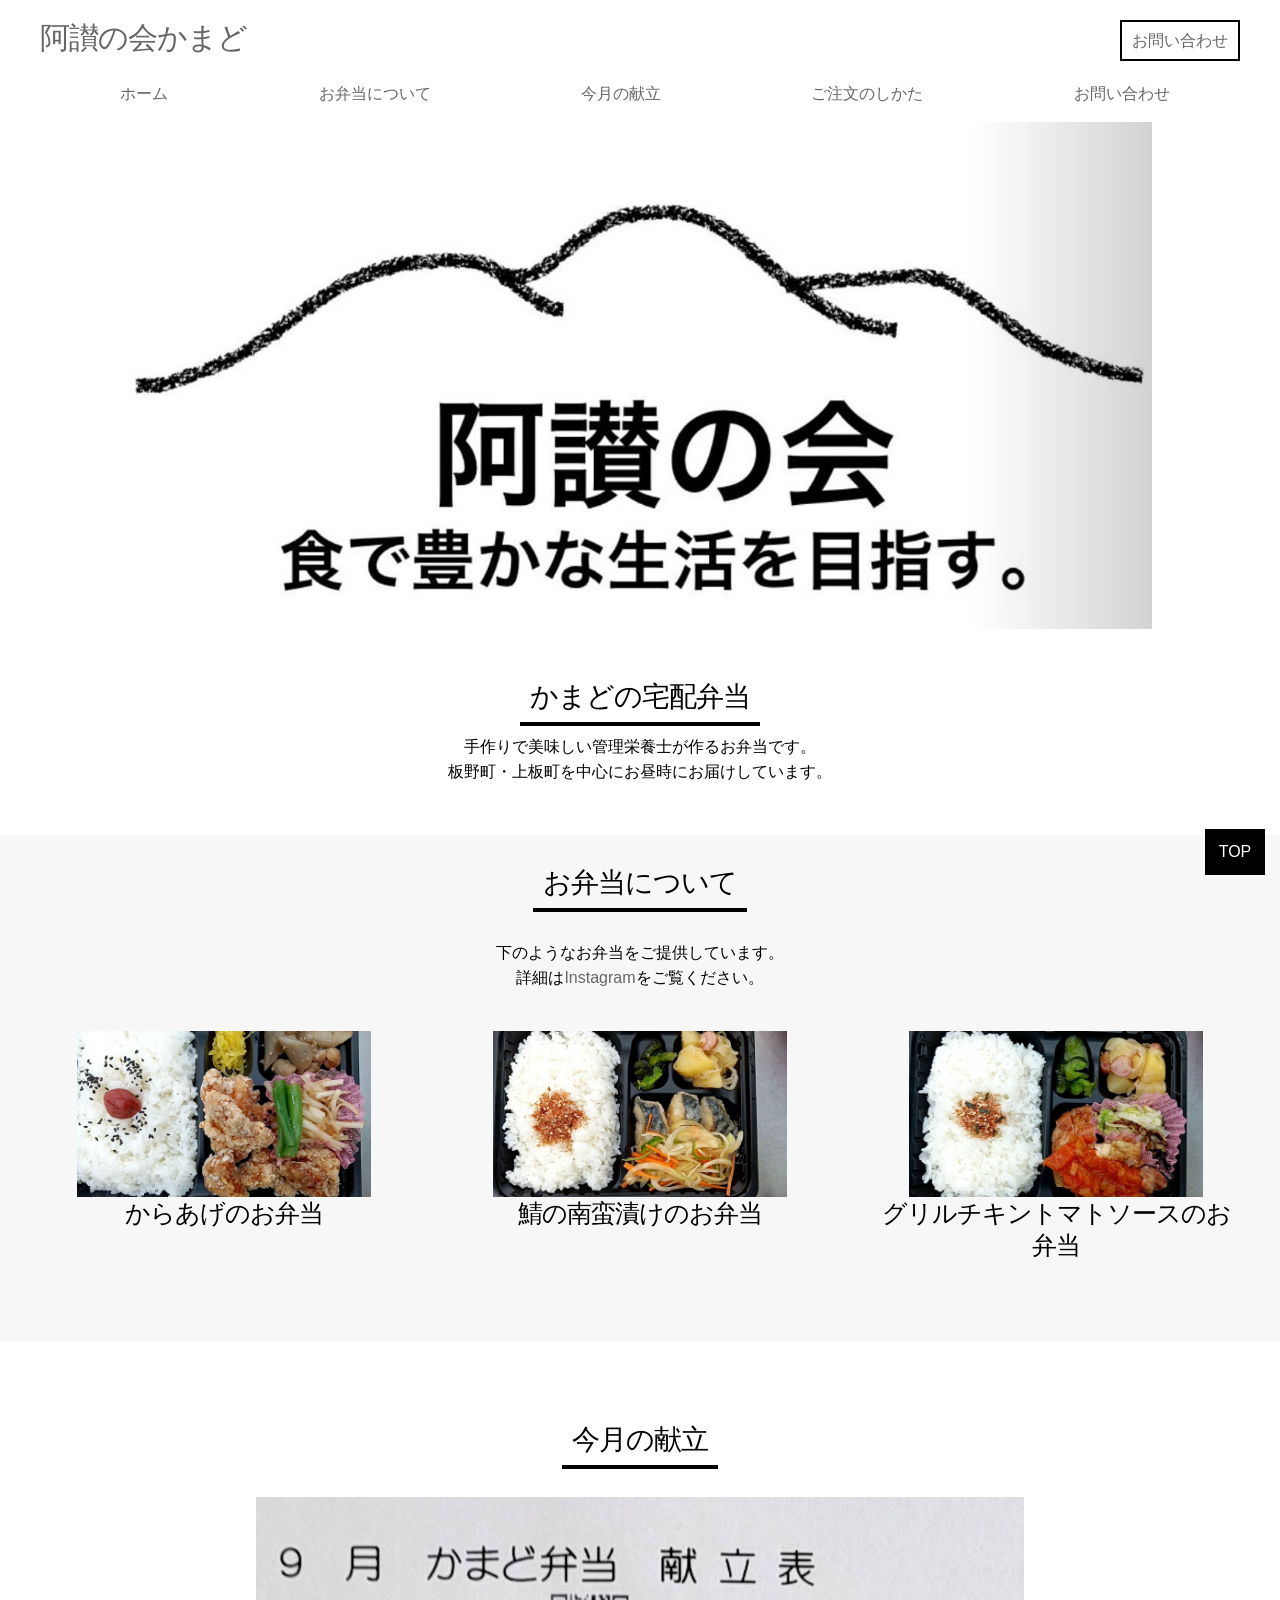
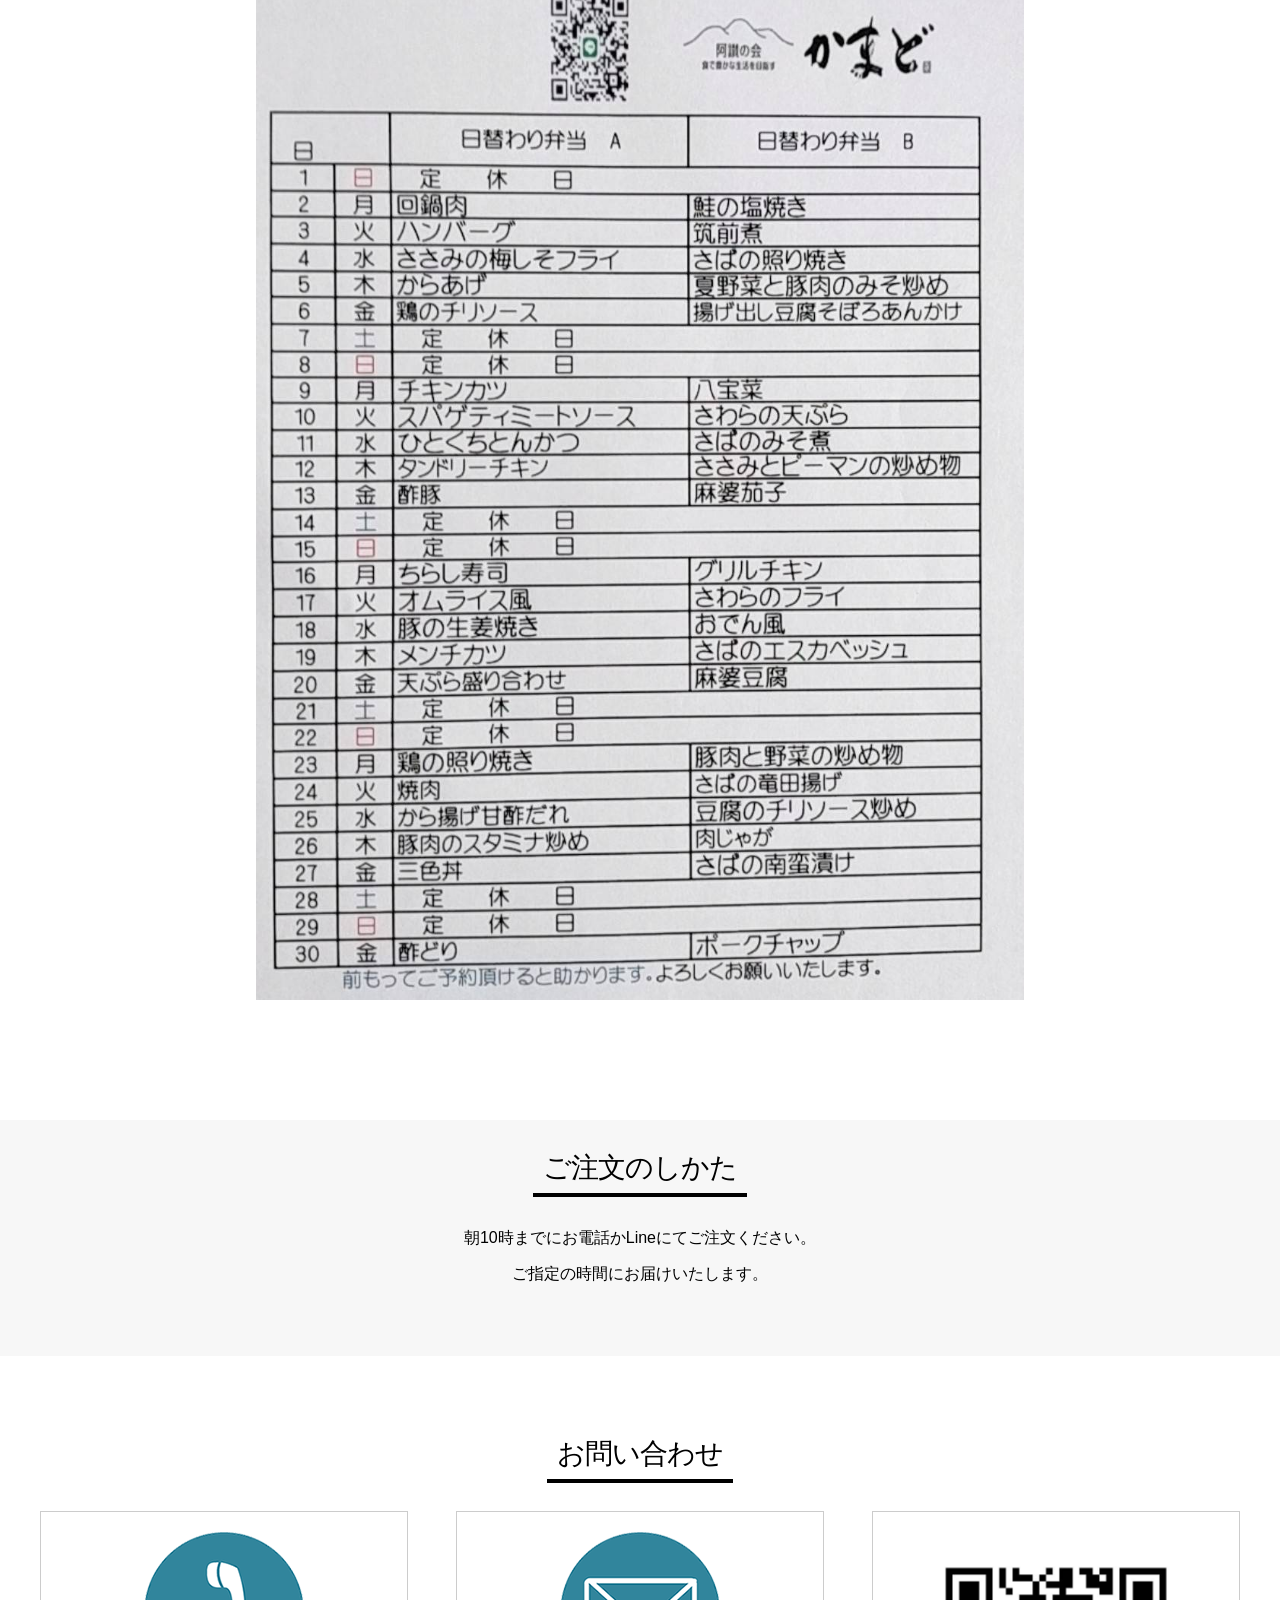
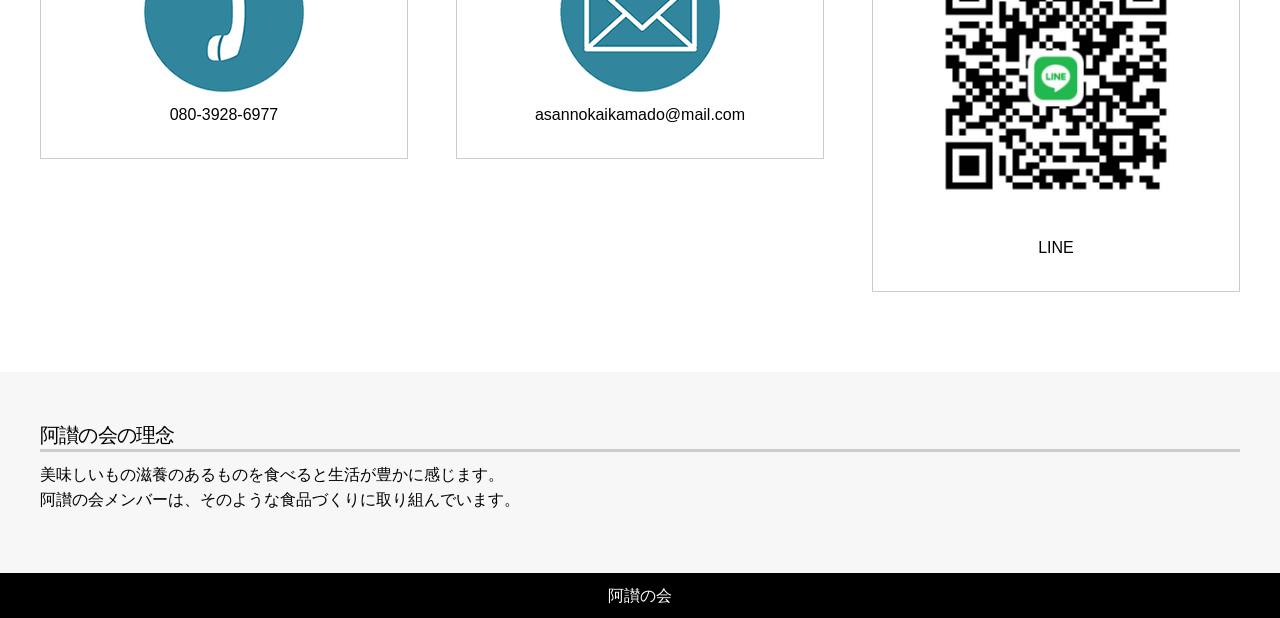
==== index.html @ 04058e2c "Initial Commit" ====
<!doctype html>
<html>
<head>
<meta charset="UTF-8">
<meta name="viewport" content="width=device-width, initial-scale=1">
    <title>阿讃の会かまど-上板町の宅配お弁当屋さん</title>
<meta name="keywords" content="お弁当,宅配,徳島県,徳島,板野,上板,阿讃の会,かまど,管理栄養士,手作り">
<meta name="description" content="徳島県板野郡の宅配手作り弁当を管理栄養士が提供している阿讃の会かまど">
<link rel="icon" type="image/png" href="img/favicon.png">
<link rel="stylesheet" media="all" href="css/ress.min.css" />
<link rel="stylesheet" media="all" href="css/style.css" />
<script src="js/jquery-3.6.0.min.js"></script>
<script src="js/style.js"></script>
	
<!-- Favicon -->
<link rel="icon" type="image/png" href="img/favicon.png">
    
</head>
<body>
<header>    
<div class="container">
<div class="row">
    <div class="col span-12 header">
        <h1><a href="">阿讃の会かまど</a></h1>
		<div class="header-box"><a href="#4"><span class="contact-button">お問い合わせ</span></a></div>
        </div>
    </div>
<div class="row">
    <div class="col span-12">
        <nav>
          <div id="open"></div>
          <div id="close"></div>   
            <div id="navi">
        <ul>
            <li><a href="index.html">ホーム</a></li>
            <li><a href="#1">お弁当について</a></li>
            <li><a href="#2">今月の献立</a></li>
            <li><a href="#3">ご注文のしかた</a></li>
            <!-- <li><a href="#4">お客様の声</a></li> -->
            <li><a href="#4">お問い合わせ</a></li>
         </ul>
             </div>
        </nav>
    
        </div>
    </div>
    </div>
</header>
    <div class="mainimg">
              <img src="img/阿讃の会.JPG" alt="メイン画像">  
        </div>
    <main>
        <div class="catch">
        <h2><span class="under">かまどの宅配弁当</span></h2>
        <p>手作りで美味しい管理栄養士が作るお弁当です。<br>板野町・上板町を中心にお昼時にお届けしています。</p>
        </div>
        
<section id="1" class="gray-back">
        <h2 class="center"><span class="under">お弁当について</span></h2>
        <p class="center">下のようなお弁当をご提供しています。<br>詳細は<a href="https://www.instagram.com/bentou20240306/" target="_blank" style="display:inline;">Instagram</a>をご覧ください。</p>
        <div class="container center">
<div class="row">
    <div class="col span-4">
		<img src="img/000_からあげ.JPG" alt="からあげ">
		<h3>からあげのお弁当</h3>
		<!-- <p>ボリュームたっぷり</p> -->
    </div>
    <div class="col span-4">
		<img src="img/010_鯖の南蛮漬け.JPG" alt="鯖の南蛮漬け">
		<h3>鯖の南蛮漬けのお弁当</h3>
		<!-- <p>ボリュームたっぷり</p> -->
    </div>
    <div class="col span-4">
		<img src="img/011_グリルチキントマトソース.JPG" alt="グリルチキントマトソース">
		<h3>グリルチキントマトソースのお弁当</h3>
		<!-- <p>ボリュームたっぷり</p> -->
    </div>
    </div>
	</div>
</section>
		
<section id="2">
        <h2 class="center"><span class="under">今月の献立</span></h2>
        <div>
          <img src="img/今月の献立.JPG" alt="今月の献立" style="display: block; margin: auto; width: 60%">  
        </div>
<div class="container center">

</section>
		
<section id="3" class="gray-back">
        <h2 class="center"><span class="under">ご注文のしかた</span></h2>
<div class="container">
<div class="center">
    <p>朝10時までにお電話かLineにてご注文ください。</p>
    <p>ご指定の時間にお届けいたします。</p>
</section>
		
<!-- <section id="4">
        <h2 class="center"><span class="under">お客様の声</span></h2>
<div class="container">
  <div class="row">
    <div class="col span-4">
		<img src="img/staff.jpg" alt="お客様の声１">
		<h3>女性のお客様</h3>
		<p>手作りで健康によいお弁当でありがたいです</p>
    </div>
    <div class="col span-4">
		<img src="img/staff.jpg" alt="スタッフ">
		<h3>働き盛りの男性のお客様</h3>
		<p>＋100円で大盛りにできるのでボリュームが多いのが嬉しいです</p>
    </div>
    <div class="col span-4">
		<img src="img/staff.jpg" alt="スタッフ">
		<h3>給食として注文してくださっている会社様</h3>
		<p>毎日、注文通りの数を届けてくださり助かっています</p>
    </div>
    </div>
	</div>
</section> -->
		
<section id="4">
        <h2 class="center"><span class="under">お問い合わせ</span></h2>
<div class="container">
<div class="row">
    <div class="col span-4">
		<div class="contact-box">
		<p><img src="img/tel.png" alt="電話"></p>
		<p>080-3928-6977</p>
		</div>
    </div>
	<div class="col span-4">
		<div class="contact-box">
		<p><img src="img/mail.png" alt="Eメール"></p>
		<p>asannokaikamado@mail.com</p>
		</div>
    </div>
  <div class="col span-4">
    <div class="contact-box">
    <p><img src="img/LINE_QR_IMAGE.JPG" alt="LINE"></p>
    <p>LINE</p>
    </div>
    </div>
    </div>	

	</div>
</section>
        
    </main>
    <footer>
<div class="container">
<div class="row">
    <div class="col span-12">
        <h4>阿讃の会の理念
        </h4>
        <p>美味しいもの滋養のあるものを食べると生活が豊かに感じます。<br>阿讃の会メンバーは、そのような食品づくりに取り組んでいます。</p>
    </div>
    <!-- <div class="col span-4">
        <h4>フッター2</h4>
        <p>ここにSNSやテキストなどが入ります。SNSやテキストなどが入ります。</p>
    </div> -->
    <!-- <div class="col span-4">
        <h4>フッター3</h4>
        <p>ここにSNSやテキストなどが入ります。SNSやテキストなどが入ります。</p>
    </div> -->
        </div>
</div>
    </footer>
    <div class="copyright">
    <a href="#">阿讃の会</a> 
        </div>
    <p id="pagetop"><a href="#">TOP</a></p>
</body>
</html>
---- css/ress.min.css ----
/*!
 * ress.css • v1.2.2
 * MIT License
 * github.com/filipelinhares/ress
 */html{box-sizing:border-box;overflow-y:scroll;-webkit-text-size-adjust:100%}*,:after,:before{background-repeat:no-repeat;box-sizing:inherit}:after,:before{text-decoration:inherit;vertical-align:inherit}*{padding:0;margin:0}audio:not([controls]){display:none;height:0}hr{overflow:visible}article,aside,details,figcaption,figure,footer,header,main,menu,nav,section,summary{display:block}summary{display:list-item}small{font-size:80%}[hidden],template{display:none}abbr[title]{border-bottom:1px dotted;text-decoration:none}a{background-color:transparent;-webkit-text-decoration-skip:objects}a:active,a:hover{outline-width:0}code,kbd,pre,samp{font-family:monospace,monospace}b,strong{font-weight:bolder}dfn{font-style:italic}mark{background-color:#ff0;color:#000}sub,sup{font-size:75%;line-height:0;position:relative;vertical-align:baseline}sub{bottom:-.25em}sup{top:-.5em}input{border-radius:0}[role=button],[type=button],[type=reset],[type=submit],button{cursor:pointer}[disabled]{cursor:default}[type=number]{width:auto}[type=search]{-webkit-appearance:textfield}[type=search]::-webkit-search-cancel-button,[type=search]::-webkit-search-decoration{-webkit-appearance:none}textarea{overflow:auto;resize:vertical}button,input,optgroup,select,textarea{font:inherit}optgroup{font-weight:700}button{overflow:visible}[type=button]::-moz-focus-inner,[type=reset]::-moz-focus-inner,[type=submit]::-moz-focus-inner,button::-moz-focus-inner{border-style:0;padding:0}[type=button]::-moz-focus-inner,[type=reset]::-moz-focus-inner,[type=submit]::-moz-focus-inner,button:-moz-focusring{outline:1px dotted ButtonText}[type=reset],[type=submit],button,html [type=button]{-webkit-appearance:button}button,select{text-transform:none}button,input,select,textarea{background-color:transparent;border-style:none;color:inherit}select{-moz-appearance:none;-webkit-appearance:none}select::-ms-expand{display:none}select::-ms-value{color:currentColor}legend{border:0;color:inherit;display:table;max-width:100%;white-space:normal}::-webkit-file-upload-button{-webkit-appearance:button;font:inherit}[type=search]{-webkit-appearance:textfield;outline-offset:-2px}img{border-style:none}progress{vertical-align:baseline}svg:not(:root){overflow:hidden}audio,canvas,progress,video{display:inline-block}@media screen{[hidden~=screen]{display:inherit}[hidden~=screen]:not(:active):not(:focus):not(:target){position:absolute!important;clip:rect(0 0 0 0)!important}}[aria-busy=true]{cursor:progress}[aria-controls]{cursor:pointer}[aria-disabled]{cursor:default}::-moz-selection{background-color:#b3d4fc;color:#000;text-shadow:none}::selection{background-color:#b3d4fc;color:#000;text-shadow:none}
---- css/style.css ----
@charset "UTF-8";
@import url("grid.css");

:root { /* 色変更される場合は、#以降のカラーコードを変更してください IE非対応 */
    --base-color: #000;
    --link-color: #666;
    --linkhover-color: #999;
    --back-color: #f7f7f7;
    --border-color: #ccc;
    --white-color: #fff;
}

img {
	max-width:80%;
	height: auto;/*高さ自動*/
    display: block; margin: auto;
}
a {
    display:block;
    color: var(--link-color);
    text-decoration-line: none;
}

a:hover { 
    color: var(--linkhover-color);
}

/*ヘッダー
-------------------------------------*/
.header {
	display: flex;
    flex-direction: row;
    padding: 2rem 0 0 0;
}
.header-box {
	margin-left: auto;
	margin-top: 8px;
}
.contact-button {
	padding: 1rem;
	border: 2px solid var(--base-color);
}
nav ul {
	display: flex;
    flex-direction: row;
    justify-content: space-around;
    list-style: none;
	margin: 1rem 0 0 0;
}
nav li {
	flex: 1 0 auto;
}
nav li a {
    text-decoration: none;
    text-align: center;
    width: 100%;
}
nav a:hover {
    background-color: var(--back-color);   
}
nav a {
    padding: 0.5rem;
}

@media screen and (min-width: 768px){
/* PC時はMENUボタンを非表示 */
#open,#close {
    display: none !important;
}

#navi {
    display: block !important;
}
}

@media screen and (max-width: 768px){
.header {
	flex-direction: column;
    margin-bottom: 10px;
}
.header #open,#close  {
    position: absolute;
    top: 20px;
    right: 12px;
}
nav ul {
	flex-direction: column;
}
.header li {
	padding-top: 0;
}
/* スマホ時はMENUボタンを表示 */
#open {
    display: block;
    background: url(../img/button.png);
    background-repeat: no-repeat;
    background-size: contain;
    width: 50px;
    height: 50px;
    border: none;
    position: absolute;
    top: 20px;
    right: 12px;
}
#close  {
    display: block;
    background: url(../img/button2.png);
    background-repeat: no-repeat;
    background-size: contain;
    width: 50px;
    height: 50px;
    border: none;
    position: absolute;
    top: 20px;
    right: 12px;
}
/* スマホ時はメニューを非表示 */
#navi {
    display: none;
}
}
    
/*メイン画像
-------------------------------------*/
.mainimg img {
    width: 100vw;
}

/*メインコンテンツ
-------------------------------------*/
main {
    margin: 5rem 0 0 0;
}
section {
	margin: 5rem 0;
	padding: 3rem 0;
}
.gray-back {
	background-color: var(--back-color);
}

/*キャッチコピー
-------------------------------------*/
.catch {
    text-align: center;
}
.catch h2 {
    padding-bottom: 1rem;
}
.under {
    border-bottom: 0.4rem solid var(--base-color);
    padding:0 1rem 1rem 1rem;
}
.center {
	text-align: center;
	margin-bottom: 4rem;
}

/*申し込みの流れ
-------------------------------------*/
.flow.row {
	margin-bottom: 3rem;
}

/*フッター
-------------------------------------*/
footer {
    background-color: var(--back-color); 
    padding: 5rem 0;
}
footer h4 {
    border-bottom: 3px solid var(--border-color);
}

/*お問い合わせ
-------------------------------------*/
.contact-box {
	border: 1px solid var(--border-color);
	text-align: center;
	padding: 2rem 0;
}
.table {
	margin: 4rem 0;
}
.table th {
	width: 250px;
}

/*コピーライト
-------------------------------------*/
.copyright {
    text-align: center;
    padding: 1rem 0;
    background-color: var(--base-color);
}
.copyright a {
    color: var(--white-color);
    text-decoration: none;
	display: inline;
}

/*ページトップへ戻るボタン
-------------------------------------*/
#pagetop {
    position: fixed;
    bottom: 15px;
    right: 15px;
}
#pagetop a {
    display: block;
    background-color: var(--base-color);
    color: var(--white-color);
    width: 50px;
    padding: 10px 5px;
    text-align: center;
}
#pagetop a:hover {
    background-color: var(--link-color);
}

/* 幅768px以下の表示
-------------------------------------*/
@media screen and (max-width: 768px){
	
/*ヘッダー
-------------------------------------*/
.header-box {
	display: none;
}	
/*お問い合わせ
-------------------------------------*/
.table th {
	width: 100%;
	display: block;
}	
.table td {
	display: block;
}
}
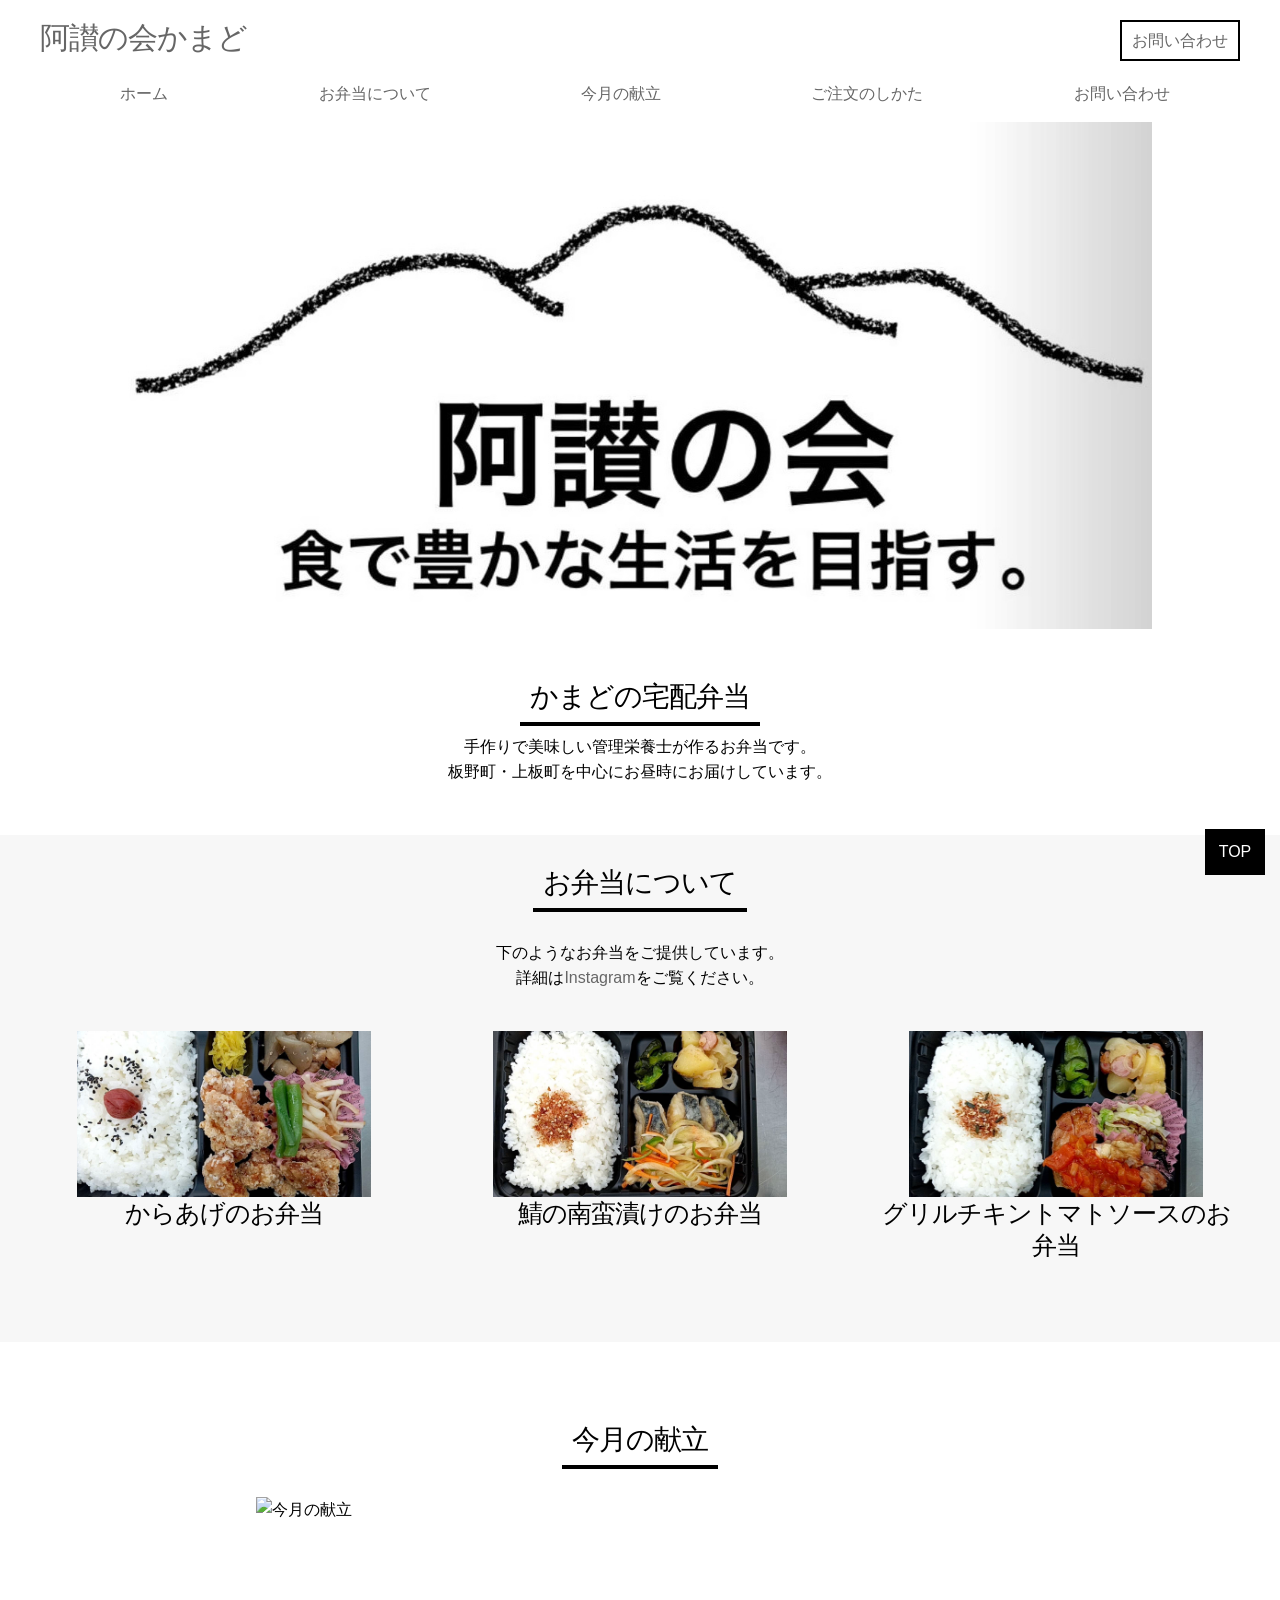
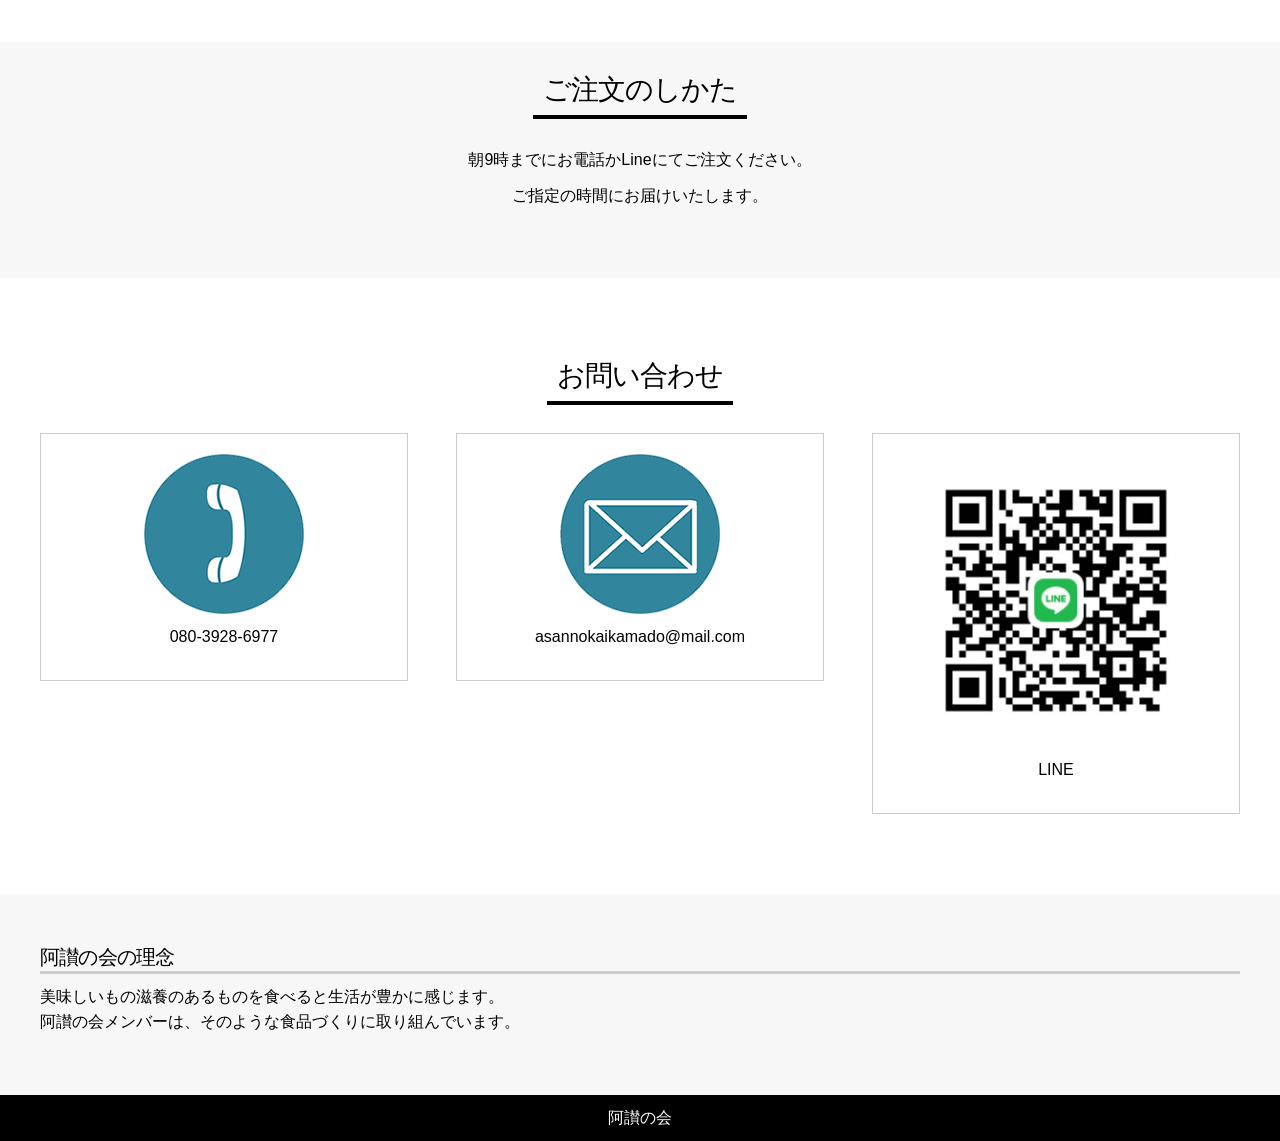
==== commit 5169cbb8: "Added Google search console setting" ====
--- a/index.html
+++ b/index.html
@@ -14,7 +14,7 @@
 	
 <!-- Favicon -->
 <link rel="icon" type="image/png" href="img/favicon.png">
-    
+<meta name="google-site-verification" content="b7uq7zK6_5wM0UX1NkYNZeCyqYUypd5nLfIpq1J4X_s" />
 </head>
 <body>
 <header>    
@@ -82,7 +82,7 @@
 <section id="2">
         <h2 class="center"><span class="under">今月の献立</span></h2>
         <div>
-          <img src="img/今月の献立.JPG" alt="今月の献立" style="display: block; margin: auto; width: 60%">  
+          <img src="img/今月の献立.jpg" alt="今月の献立" style="display: block; margin: auto; width: 60%">  
         </div>
 <div class="container center">
 
@@ -92,7 +92,7 @@
         <h2 class="center"><span class="under">ご注文のしかた</span></h2>
 <div class="container">
 <div class="center">
-    <p>朝10時までにお電話かLineにてご注文ください。</p>
+    <p>朝9時までにお電話かLineにてご注文ください。</p>
     <p>ご指定の時間にお届けいたします。</p>
 </section>
 		
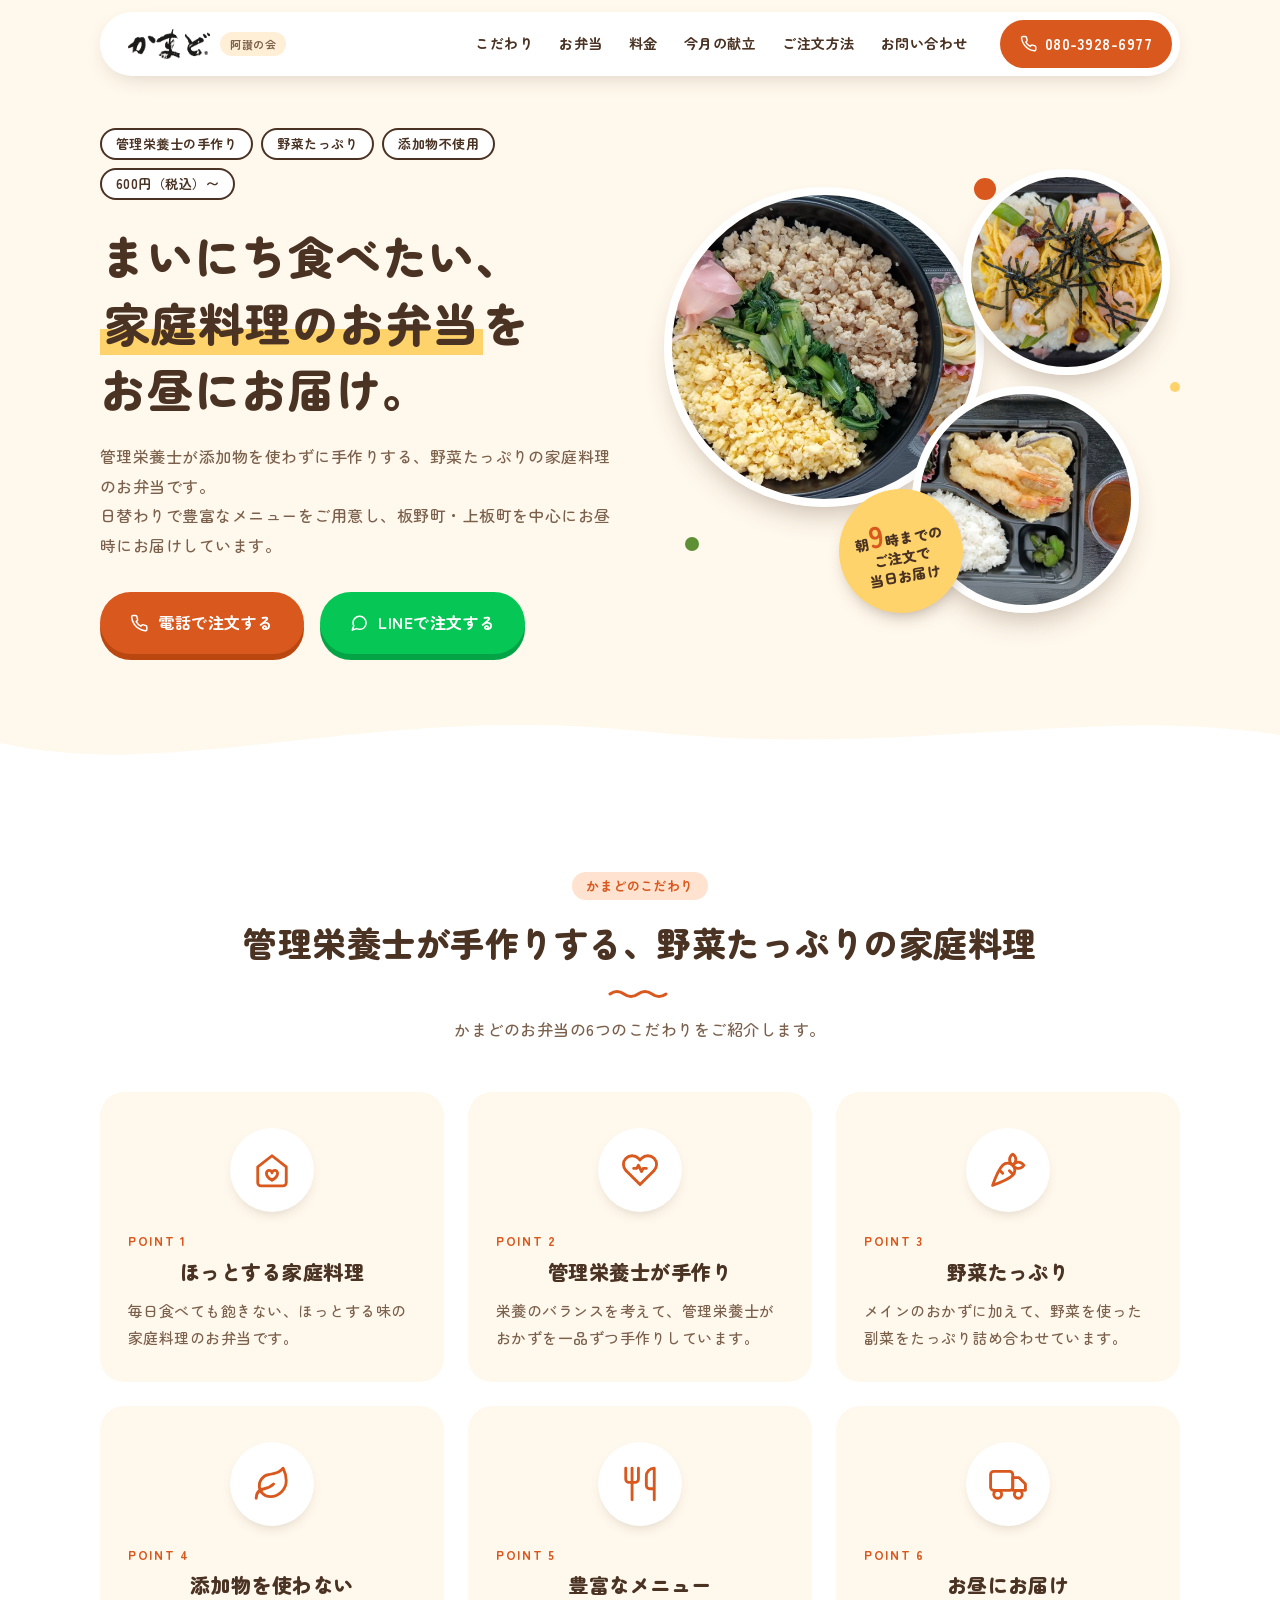
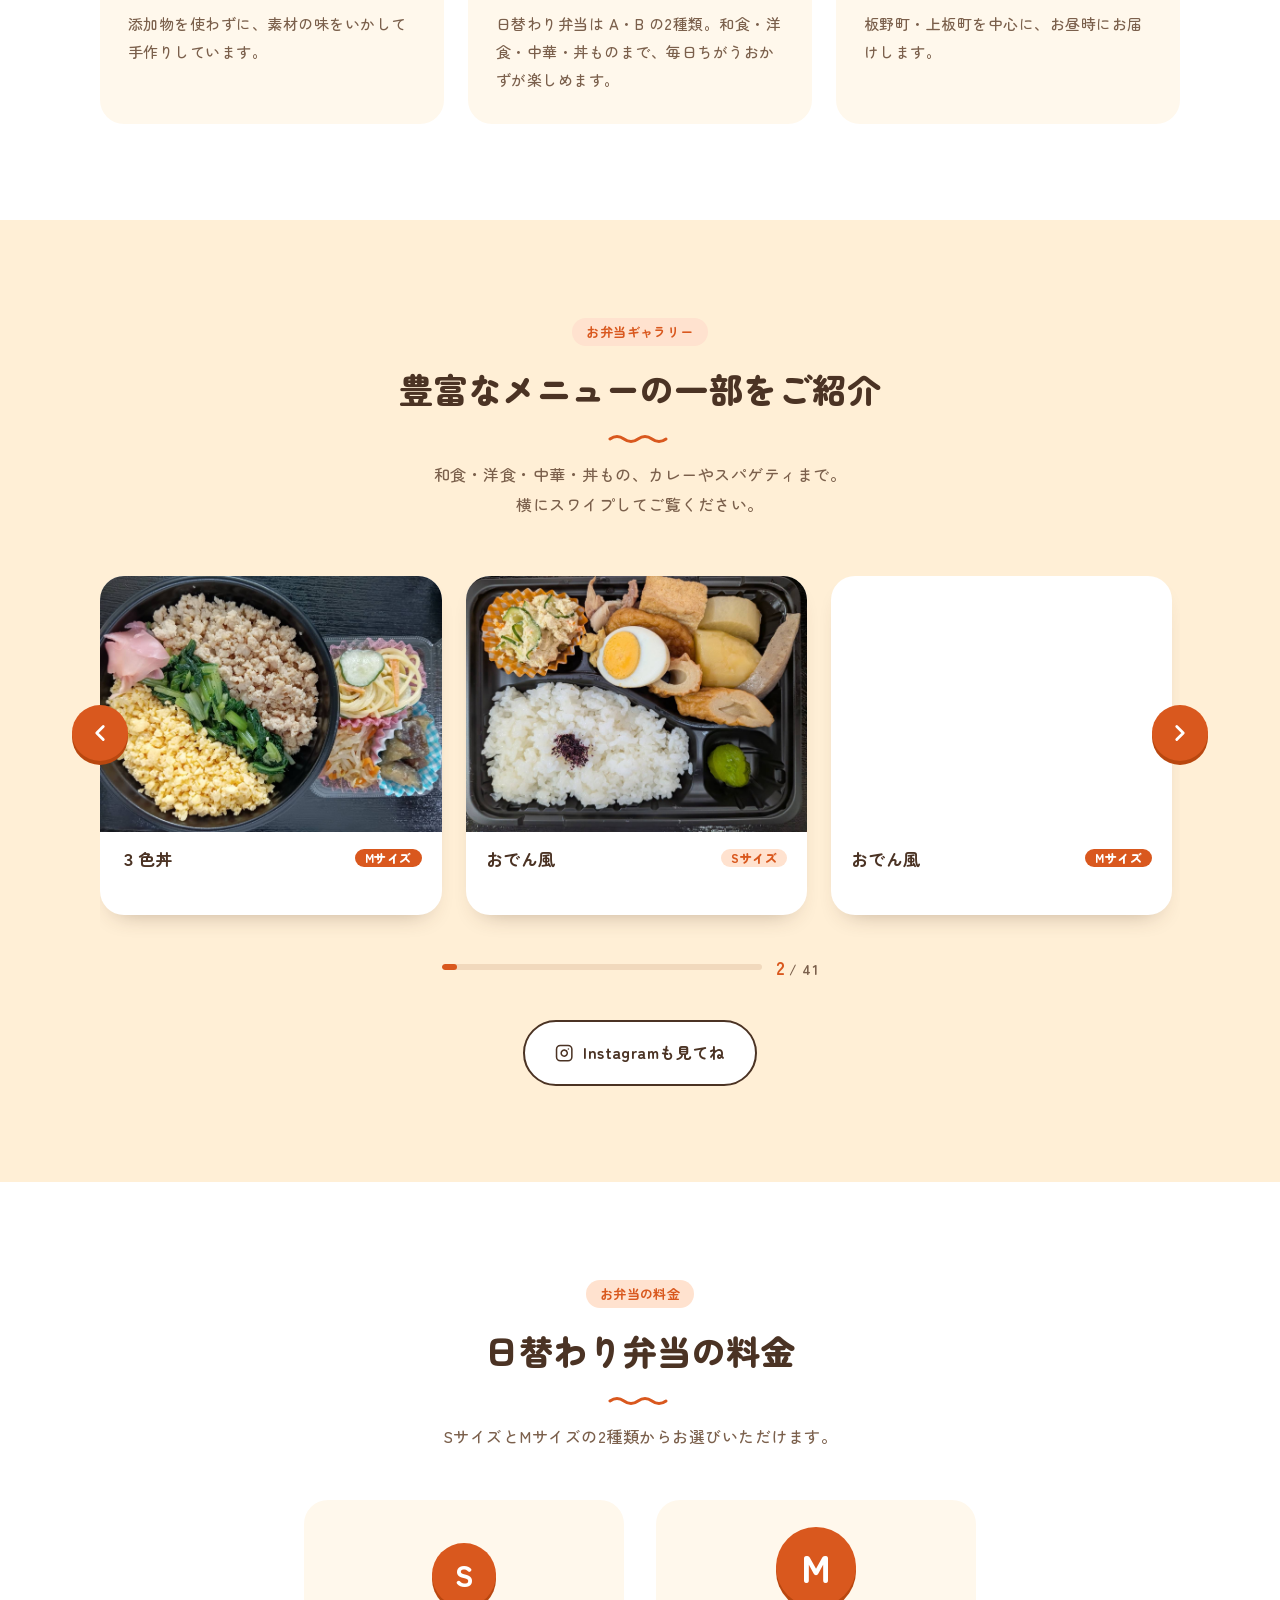
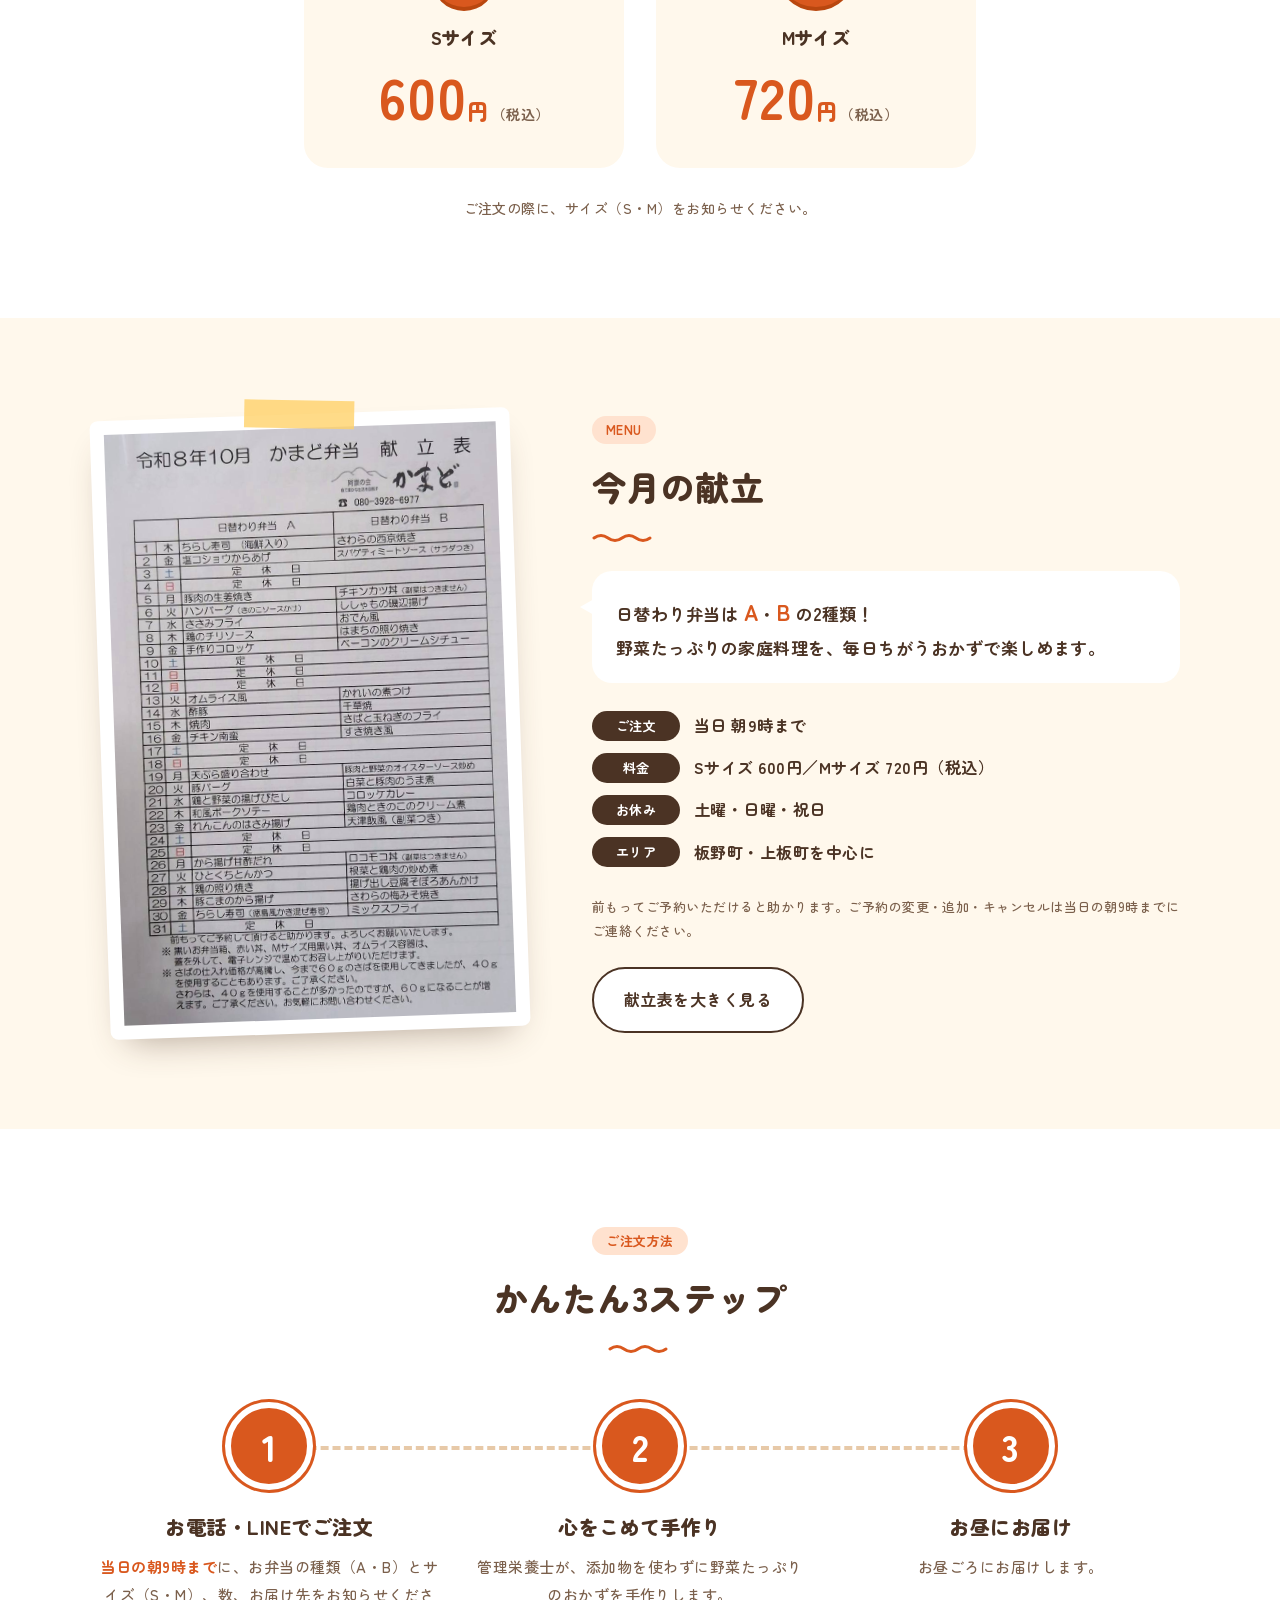
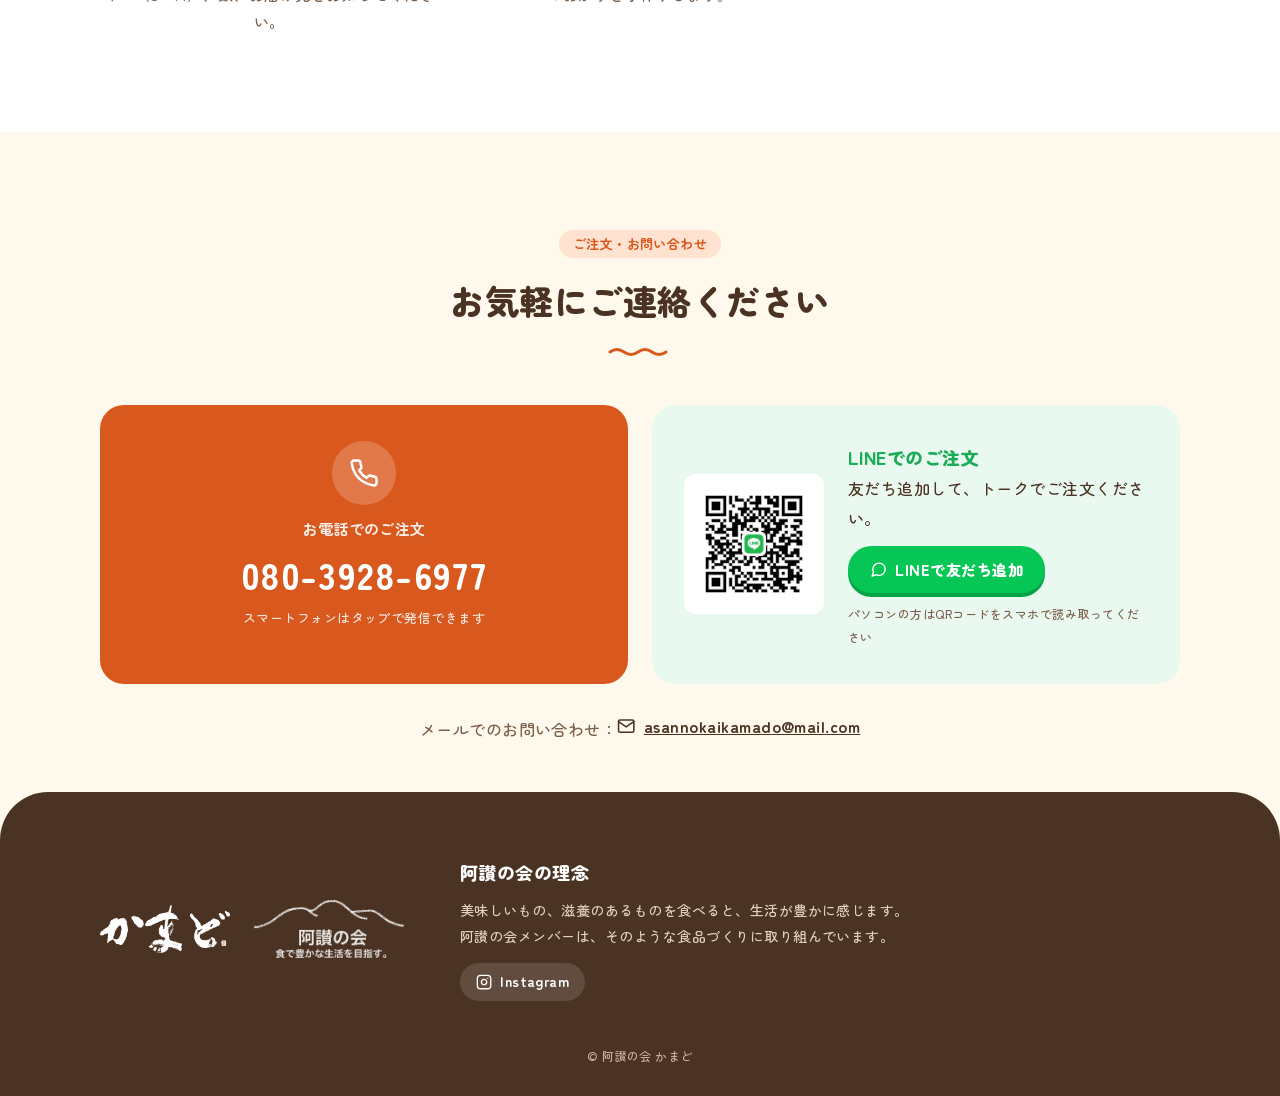
==== commit 3278c492: "feat(site): renew top page with bento carousel Redesign the top page with a warm, mobile-first layou" ====
--- a/index.html
+++ b/index.html
@@ -1,174 +1,479 @@
 <!doctype html>
-<html>
+<html lang="ja">
 <head>
 <meta charset="UTF-8">
 <meta name="viewport" content="width=device-width, initial-scale=1">
-    <title>阿讃の会かまど-上板町の宅配お弁当屋さん</title>
-<meta name="keywords" content="お弁当,宅配,徳島県,徳島,板野,上板,阿讃の会,かまど,管理栄養士,手作り">
-<meta name="description" content="徳島県板野郡の宅配手作り弁当を管理栄養士が提供している阿讃の会かまど">
-<link rel="icon" type="image/png" href="img/favicon.png">
-<link rel="stylesheet" media="all" href="css/ress.min.css" />
-<link rel="stylesheet" media="all" href="css/style.css" />
-<script src="js/jquery-3.6.0.min.js"></script>
-<script src="js/style.js"></script>
-	
-<!-- Favicon -->
-<link rel="icon" type="image/png" href="img/favicon.png">
+<title>阿讃の会かまど｜上板町の宅配弁当・管理栄養士が手作りする野菜たっぷりの家庭料理</title>
+<meta name="description" content="徳島県上板町の宅配弁当「阿讃の会かまど」。管理栄養士が添加物を使わずに手作りする、野菜たっぷりの家庭料理のお弁当です。日替わり2種類で、和食・洋食・中華・丼ものと豊富なメニュー。板野町・上板町を中心にお昼時にお届けします。Sサイズ600円・Mサイズ720円（税込）。">
+<meta name="keywords" content="宅配弁当,日替わり弁当,お弁当,家庭料理,管理栄養士,手作り,野菜たっぷり,添加物不使用,豊富なメニュー,上板町,板野町,板野郡,徳島県,阿讃の会,かまど">
 <meta name="google-site-verification" content="b7uq7zK6_5wM0UX1NkYNZeCyqYUypd5nLfIpq1J4X_s" />
+<link rel="canonical" href="https://asannokaikamado.github.io/">
+<meta name="theme-color" content="#fff8ec">
+<link rel="icon" type="image/png" href="img/logo/favicon.png">
+<link rel="apple-touch-icon" href="img/logo/favicon.png">
+
+<!-- LINE・Facebook・X などでURLを共有したときの表示 -->
+<meta property="og:type" content="website">
+<meta property="og:site_name" content="阿讃の会 かまど">
+<meta property="og:title" content="阿讃の会かまど｜上板町の宅配弁当・管理栄養士が手作りする家庭料理">
+<meta property="og:description" content="管理栄養士が添加物を使わずに手作りする、野菜たっぷりの家庭料理のお弁当。日替わりで豊富なメニューをご用意し、板野町・上板町を中心にお昼時にお届けします。">
+<meta property="og:url" content="https://asannokaikamado.github.io/">
+<meta property="og:image" content="https://asannokaikamado.github.io/img/sns/ogp.jpg">
+<meta property="og:image:width" content="1200">
+<meta property="og:image:height" content="630">
+<meta property="og:image:alt" content="かまどの三色丼のお弁当と野菜の副菜">
+<meta property="og:locale" content="ja_JP">
+<meta name="twitter:card" content="summary_large_image">
+
+<!-- 検索エンジン向けのお店の情報（構造化データ） -->
+<script type="application/ld+json">
+{
+  "@context": "https://schema.org",
+  "@type": "FoodEstablishment",
+  "name": "阿讃の会 かまど",
+  "alternateName": "かまど弁当",
+  "slogan": "食で豊かな生活を目指す。",
+  "description": "管理栄養士が添加物を使わずに手作りする、野菜たっぷりの家庭料理の宅配弁当。日替わり2種類で、和食・洋食・中華・丼ものと豊富なメニューをご用意しています。板野町・上板町を中心にお昼時にお届けします。",
+  "keywords": "宅配弁当, 日替わり弁当, 家庭料理, 管理栄養士, 手作り, 野菜たっぷり, 添加物不使用, 豊富なメニュー",
+  "url": "https://asannokaikamado.github.io/",
+  "logo": "https://asannokaikamado.github.io/img/logo/kamado-logo.png",
+  "image": "https://asannokaikamado.github.io/img/sns/ogp.jpg",
+  "telephone": "+81-80-3928-6977",
+  "email": "asannokaikamado@mail.com",
+  "address": {
+    "@type": "PostalAddress",
+    "addressCountry": "JP",
+    "addressRegion": "徳島県",
+    "addressLocality": "板野郡上板町"
+  },
+  "areaServed": ["徳島県板野郡上板町", "徳島県板野郡板野町"],
+  "servesCuisine": ["家庭料理", "和食", "洋食", "中華", "丼もの"],
+  "priceRange": "¥600〜¥720（税込）",
+  "hasMenu": {
+    "@type": "Menu",
+    "name": "日替わり弁当",
+    "description": "日替わり弁当A・Bの2種類。毎月の献立は献立表でご確認いただけます。",
+    "url": "https://asannokaikamado.github.io/#menu",
+    "hasMenuItem": [
+      {
+        "@type": "MenuItem",
+        "name": "日替わり弁当 Sサイズ",
+        "offers": {
+          "@type": "Offer",
+          "price": "600",
+          "priceCurrency": "JPY",
+          "priceSpecification": { "@type": "PriceSpecification", "price": "600", "priceCurrency": "JPY", "valueAddedTaxIncluded": true }
+        }
+      },
+      {
+        "@type": "MenuItem",
+        "name": "日替わり弁当 Mサイズ",
+        "offers": {
+          "@type": "Offer",
+          "price": "720",
+          "priceCurrency": "JPY",
+          "priceSpecification": { "@type": "PriceSpecification", "price": "720", "priceCurrency": "JPY", "valueAddedTaxIncluded": true }
+        }
+      }
+    ]
+  },
+  "sameAs": ["https://www.instagram.com/bentou20240306/", "https://line.me/ti/p/5j0fuFjNNn"]
+}
+</script>
+<link rel="preconnect" href="https://fonts.googleapis.com">
+<link rel="preconnect" href="https://fonts.gstatic.com" crossorigin>
+<link href="https://fonts.googleapis.com/css2?family=Zen+Maru+Gothic:wght@500;700;900&display=swap" rel="stylesheet">
+<link rel="stylesheet" href="css/style.css">
+<script src="js/main.js" defer></script>
 </head>
-<body>
-<header>    
-<div class="container">
-<div class="row">
-    <div class="col span-12 header">
-        <h1><a href="">阿讃の会かまど</a></h1>
-		<div class="header-box"><a href="#4"><span class="contact-button">お問い合わせ</span></a></div>
+<body id="top">
+<svg width="0" height="0" style="position:absolute" aria-hidden="true">
+  <symbol id="i-phone" viewBox="0 0 24 24" fill="none" stroke="currentColor" stroke-width="2" stroke-linecap="round" stroke-linejoin="round"><path d="M22 16.92v3a2 2 0 0 1-2.18 2 19.79 19.79 0 0 1-8.63-3.07 19.5 19.5 0 0 1-6-6 19.79 19.79 0 0 1-3.07-8.67A2 2 0 0 1 4.11 2h3a2 2 0 0 1 2 1.72c.13.96.36 1.9.7 2.81a2 2 0 0 1-.45 2.11L8.09 9.91a16 16 0 0 0 6 6l1.27-1.27a2 2 0 0 1 2.11-.45c.91.34 1.85.57 2.81.7A2 2 0 0 1 22 16.92z"/></symbol>
+  <symbol id="i-chat" viewBox="0 0 24 24" fill="none" stroke="currentColor" stroke-width="2" stroke-linecap="round" stroke-linejoin="round"><path d="M21 11.5a8.38 8.38 0 0 1-.9 3.8 8.5 8.5 0 0 1-7.6 4.7 8.38 8.38 0 0 1-3.8-.9L3 21l1.9-5.7a8.38 8.38 0 0 1-.9-3.8 8.5 8.5 0 0 1 4.7-7.6 8.38 8.38 0 0 1 3.8-.9h.5a8.48 8.48 0 0 1 8 8v.5z"/></symbol>
+  <symbol id="i-mail" viewBox="0 0 24 24" fill="none" stroke="currentColor" stroke-width="2" stroke-linecap="round" stroke-linejoin="round"><path d="M4 4h16c1.1 0 2 .9 2 2v12c0 1.1-.9 2-2 2H4c-1.1 0-2-.9-2-2V6c0-1.1.9-2 2-2z"/><polyline points="22,6 12,13 2,6"/></symbol>
+  <symbol id="i-left" viewBox="0 0 24 24" fill="none" stroke="currentColor" stroke-width="2.6" stroke-linecap="round" stroke-linejoin="round"><polyline points="15 18 9 12 15 6"/></symbol>
+  <symbol id="i-right" viewBox="0 0 24 24" fill="none" stroke="currentColor" stroke-width="2.6" stroke-linecap="round" stroke-linejoin="round"><polyline points="9 18 15 12 9 6"/></symbol>
+  <symbol id="i-menu" viewBox="0 0 24 24" fill="none" stroke="currentColor" stroke-width="2.2" stroke-linecap="round"><line x1="4" y1="7" x2="20" y2="7"/><line x1="4" y1="12" x2="20" y2="12"/><line x1="4" y1="17" x2="20" y2="17"/></symbol>
+  <symbol id="i-heart" viewBox="0 0 24 24" fill="none" stroke="currentColor" stroke-width="1.8" stroke-linecap="round" stroke-linejoin="round"><path d="M20.84 4.61a5.5 5.5 0 0 0-7.78 0L12 5.67l-1.06-1.06a5.5 5.5 0 0 0-7.78 7.78l1.06 1.06L12 21.23l7.78-7.78 1.06-1.06a5.5 5.5 0 0 0 0-7.78z"/><path d="M8 11h2l1-2 2 4 1-2h2"/></symbol>
+  <symbol id="i-leaf" viewBox="0 0 24 24" fill="none" stroke="currentColor" stroke-width="1.8" stroke-linecap="round" stroke-linejoin="round"><path d="M11 20A7 7 0 0 1 9.8 6.1C15.5 5 17 4.48 19 2c1 2 2 4.18 2 8 0 5.5-4.78 10-10 10Z"/><path d="M2 21c0-3 1.85-5.36 5.08-6C9.5 14.52 12 13 13 12"/></symbol>
+  <symbol id="i-home" viewBox="0 0 24 24" fill="none" stroke="currentColor" stroke-width="1.8" stroke-linecap="round" stroke-linejoin="round"><path d="m3 10 9-7 9 7v10a2 2 0 0 1-2 2H5a2 2 0 0 1-2-2z"/><path d="M12 18.5s-3.5-2-3.5-4.25a1.75 1.75 0 0 1 3.5-.5 1.75 1.75 0 0 1 3.5.5c0 2.25-3.5 4.25-3.5 4.25z"/></symbol>
+  <symbol id="i-carrot" viewBox="0 0 24 24" fill="none" stroke="currentColor" stroke-width="1.8" stroke-linecap="round" stroke-linejoin="round"><path d="M2.27 21.7s9.87-3.5 12.73-6.36a4.5 4.5 0 0 0-6.36-6.37C5.77 11.84 2.27 21.7 2.27 21.7zM8.64 14l-2.05-2.04M15.34 15l-2.46-2.46"/><path d="M22 9s-1.33-2-3.5-2C16.86 7 15 9 15 9s1.33 2 3.5 2S22 9 22 9z"/><path d="M15 2s-2 1.33-2 3.5S15 9 15 9s2-1.84 2-3.5C17 3.33 15 2 15 2z"/></symbol>
+  <symbol id="i-utensils" viewBox="0 0 24 24" fill="none" stroke="currentColor" stroke-width="1.8" stroke-linecap="round" stroke-linejoin="round"><path d="M3 2v7c0 1.1.9 2 2 2h4a2 2 0 0 0 2-2V2"/><path d="M7 2v20"/><path d="M21 15V2a5 5 0 0 0-5 5v6c0 1.1.9 2 2 2h3zm0 0v7"/></symbol>
+  <symbol id="i-cal" viewBox="0 0 24 24" fill="none" stroke="currentColor" stroke-width="1.8" stroke-linecap="round" stroke-linejoin="round"><rect x="3" y="4" width="18" height="18" rx="3"/><line x1="16" y1="2" x2="16" y2="6"/><line x1="8" y1="2" x2="8" y2="6"/><line x1="3" y1="10" x2="21" y2="10"/><path d="M8 15h3M13 15h3M8 18h3"/></symbol>
+  <symbol id="i-truck" viewBox="0 0 24 24" fill="none" stroke="currentColor" stroke-width="1.8" stroke-linecap="round" stroke-linejoin="round"><rect x="1" y="4" width="14" height="12" rx="2"/><path d="M15 8h4l4 4v4h-8z"/><circle cx="5.5" cy="18.5" r="2.5"/><circle cx="18.5" cy="18.5" r="2.5"/></symbol>
+  <symbol id="i-insta" viewBox="0 0 24 24" fill="none" stroke="currentColor" stroke-width="2" stroke-linecap="round" stroke-linejoin="round"><rect x="2" y="2" width="20" height="20" rx="5"/><path d="M16 11.37A4 4 0 1 1 12.63 8 4 4 0 0 1 16 11.37z"/><line x1="17.5" y1="6.5" x2="17.51" y2="6.5"/></symbol>
+</svg>
+
+<header class="site-header">
+  <div class="wrap">
+    <div class="header-inner">
+      <a class="brand" href="#top">
+        <img src="img/logo/kamado-logo.png" alt="阿讃の会 かまど" width="860" height="314">
+        <small>阿讃の会</small>
+      </a>
+      <nav class="gnav" id="gnav" aria-label="メインメニュー">
+        <a href="#about">こだわり</a>
+        <a href="#gallery">お弁当</a>
+        <a href="#price">料金</a>
+        <a href="#menu">今月の献立</a>
+        <a href="#order">ご注文方法</a>
+        <a href="#contact">お問い合わせ</a>
+      </nav>
+      <a class="header-tel" href="tel:08039286977"><svg class="ico"><use href="#i-phone"/></svg>080-3928-6977</a>
+      <button class="menu-toggle" id="menuToggle" aria-expanded="false" aria-controls="gnav" aria-label="メニューを開く"><svg class="ico"><use href="#i-menu"/></svg></button>
+    </div>
+  </div>
+</header>
+
+<main>
+  <section class="hero" aria-label="かまどの宅配弁当">
+    <div class="wrap hero-grid">
+      <div class="hero-text">
+        <ul class="chips"><li>管理栄養士の手作り</li><li>野菜たっぷり</li><li>添加物不使用</li><li>600円（税込）〜</li></ul>
+        <h1><span class="nb">まいにち食べたい、</span><br><span class="hl nb">家庭料理のお弁当</span>を<br><span class="nb">お昼にお届け。</span></h1>
+        <p>管理栄養士が添加物を使わずに手作りする、野菜たっぷりの家庭料理のお弁当です。<br>日替わりで豊富なメニューをご用意し、板野町・上板町を中心にお昼時にお届けしています。</p>
+        <div class="hero-actions">
+          <a class="btn btn-orange" href="tel:08039286977"><svg class="ico"><use href="#i-phone"/></svg>電話で注文する</a>
+          <a class="btn btn-line" href="https://line.me/ti/p/5j0fuFjNNn" target="_blank" rel="noopener"><svg class="ico"><use href="#i-chat"/></svg>LINEで注文する</a>
         </div>
-    </div>
-<div class="row">
-    <div class="col span-12">
-        <nav>
-          <div id="open"></div>
-          <div id="close"></div>   
-            <div id="navi">
-        <ul>
-            <li><a href="index.html">ホーム</a></li>
-            <li><a href="#1">お弁当について</a></li>
-            <li><a href="#2">今月の献立</a></li>
-            <li><a href="#3">ご注文のしかた</a></li>
-            <!-- <li><a href="#4">お客様の声</a></li> -->
-            <li><a href="#4">お問い合わせ</a></li>
-         </ul>
-             </div>
-        </nav>
-    
+      </div>
+      <div class="hero-visual">
+        <!-- 丸く切り抜く位置は object-position の左右％で調整（0%=左端、100%=右端） -->
+        <img class="ph ph1" src="img/menu/３色丼(M).jpg" alt="三色丼のお弁当と野菜の副菜" width="1474" height="1110" fetchpriority="high" style="object-position: 12% center">
+        <img class="ph ph2" src="img/menu/ちらし寿司.jpg" alt="ちらし寿司のお弁当" width="1477" height="1108" style="object-position: 50% center">
+        <img class="ph ph3" src="img/menu/天ぷら(S).jpg" alt="天ぷらのお弁当" width="1474" height="1110" style="object-position: 92% center">
+        <div class="sticker"><span>朝<b>9</b>時までの<br>ご注文で<br>当日お届け</span></div>
+        <span class="dot d1"></span><span class="dot d2"></span><span class="dot d3"></span>
+      </div>
+    </div>
+    <svg class="wave" viewBox="0 0 1440 80" preserveAspectRatio="none" aria-hidden="true"><path d="M0,48 C200,88 420,8 720,36 C1020,64 1220,10 1440,40 L1440,80 L0,80 Z" fill="#ffffff"/></svg>
+  </section>
+
+  <section class="points" id="about">
+    <div class="wrap">
+      <div class="sec-head"><span class="sub">かまどのこだわり</span><h2><span class="nb">管理栄養士が手作りする、</span><span class="nb">野菜たっぷりの家庭料理</span></h2><p>かまどのお弁当の6つのこだわりをご紹介します。</p></div>
+      <div class="point-grid">
+        <article class="point">
+          <div class="pi"><svg class="ico"><use href="#i-home"/></svg></div>
+          <p class="label">POINT 1</p>
+          <h3>ほっとする家庭料理</h3>
+          <p>毎日食べても飽きない、ほっとする味の家庭料理のお弁当です。</p>
+        </article>
+        <article class="point">
+          <div class="pi"><svg class="ico"><use href="#i-heart"/></svg></div>
+          <p class="label">POINT 2</p>
+          <h3>管理栄養士が手作り</h3>
+          <p>栄養のバランスを考えて、管理栄養士がおかずを一品ずつ手作りしています。</p>
+        </article>
+        <article class="point">
+          <div class="pi"><svg class="ico"><use href="#i-carrot"/></svg></div>
+          <p class="label">POINT 3</p>
+          <h3>野菜たっぷり</h3>
+          <p>メインのおかずに加えて、野菜を使った副菜をたっぷり詰め合わせています。</p>
+        </article>
+        <article class="point">
+          <div class="pi"><svg class="ico"><use href="#i-leaf"/></svg></div>
+          <p class="label">POINT 4</p>
+          <h3>添加物を使わない</h3>
+          <p>添加物を使わずに、素材の味をいかして手作りしています。</p>
+        </article>
+        <article class="point">
+          <div class="pi"><svg class="ico"><use href="#i-utensils"/></svg></div>
+          <p class="label">POINT 5</p>
+          <h3>豊富なメニュー</h3>
+          <p>日替わり弁当は A・B の2種類。和食・洋食・中華・丼ものまで、毎日ちがうおかずが楽しめます。</p>
+        </article>
+        <article class="point">
+          <div class="pi"><svg class="ico"><use href="#i-truck"/></svg></div>
+          <p class="label">POINT 6</p>
+          <h3>お昼にお届け</h3>
+          <p>板野町・上板町を中心に、お昼時にお届けします。</p>
+        </article>
+      </div>
+    </div>
+  </section>
+
+  <section class="gallery" id="gallery">
+    <div class="wrap">
+      <div class="sec-head"><span class="sub">お弁当ギャラリー</span><h2><span class="nb">豊富なメニューの</span><span class="nb">一部をご紹介</span></h2><p>和食・洋食・中華・丼もの、<span class="nb">カレーやスパゲティまで。</span><br>横にスワイプしてご覧ください。</p></div>
+    </div>
+    <div class="wrap slider-wrap">
+      <div class="slider" aria-roledescription="carousel" aria-label="お弁当の写真">
+        <button class="sl-btn prev" aria-label="前へ"><svg class="ico"><use href="#i-left"/></svg></button>
+        <!-- 写真は img/menu/ に入れて「python tools/update_gallery.py」を実行すると、下の一覧が作り直されます -->
+        <ul class="sl-track" id="slTrack" tabindex="0">
+          <!-- gallery:start -->
+          <li class="sl-card"><figure>
+            <img src="img/menu/３色丼(S).jpg" alt="３色丼のお弁当（Sサイズ）" width="1474" height="1110" decoding="async">
+            <figcaption>３色丼<span class="size size-s">Sサイズ</span></figcaption>
+          </figure></li>
+          <li class="sl-card"><figure>
+            <img src="img/menu/３色丼(M).jpg" alt="３色丼のお弁当（Mサイズ）" width="1474" height="1110" decoding="async">
+            <figcaption>３色丼<span class="size size-m">Mサイズ</span></figcaption>
+          </figure></li>
+          <li class="sl-card"><figure>
+            <img src="img/menu/おでん風(S).jpg" alt="おでん風のお弁当（Sサイズ）" width="1477" height="1108" decoding="async">
+            <figcaption>おでん風<span class="size size-s">Sサイズ</span></figcaption>
+          </figure></li>
+          <li class="sl-card"><figure>
+            <img src="img/menu/おでん風(M).jpg" alt="おでん風のお弁当（Mサイズ）" width="1477" height="1108" loading="lazy" decoding="async">
+            <figcaption>おでん風<span class="size size-m">Mサイズ</span></figcaption>
+          </figure></li>
+          <li class="sl-card"><figure>
+            <img src="img/menu/さばのさっぱり揚げ(S).jpg" alt="さばのさっぱり揚げのお弁当（Sサイズ）" width="1474" height="1110" loading="lazy" decoding="async">
+            <figcaption>さばのさっぱり揚げ<span class="size size-s">Sサイズ</span></figcaption>
+          </figure></li>
+          <li class="sl-card"><figure>
+            <img src="img/menu/さばのさっぱり揚げ(M).jpg" alt="さばのさっぱり揚げのお弁当（Mサイズ）" width="1474" height="1110" loading="lazy" decoding="async">
+            <figcaption>さばのさっぱり揚げ<span class="size size-m">Mサイズ</span></figcaption>
+          </figure></li>
+          <li class="sl-card"><figure>
+            <img src="img/menu/さわらのごまみそ焼き(S).jpg" alt="さわらのごまみそ焼きのお弁当（Sサイズ）" width="1474" height="1110" loading="lazy" decoding="async">
+            <figcaption>さわらのごまみそ焼き<span class="size size-s">Sサイズ</span></figcaption>
+          </figure></li>
+          <li class="sl-card"><figure>
+            <img src="img/menu/さわらのフライタルタルソースかけ(S).jpg" alt="さわらのフライタルタルソースかけのお弁当（Sサイズ）" width="1474" height="1110" loading="lazy" decoding="async">
+            <figcaption>さわらのフライタルタルソースかけ<span class="size size-s">Sサイズ</span></figcaption>
+          </figure></li>
+          <li class="sl-card"><figure>
+            <img src="img/menu/さわらのフライタルタルソースかけ(M).jpg" alt="さわらのフライタルタルソースかけのお弁当（Mサイズ）" width="1474" height="1110" loading="lazy" decoding="async">
+            <figcaption>さわらのフライタルタルソースかけ<span class="size size-m">Mサイズ</span></figcaption>
+          </figure></li>
+          <li class="sl-card"><figure>
+            <img src="img/menu/さわらの天ぷら(M).jpg" alt="さわらの天ぷらのお弁当（Mサイズ）" width="1474" height="1110" loading="lazy" decoding="async">
+            <figcaption>さわらの天ぷら<span class="size size-m">Mサイズ</span></figcaption>
+          </figure></li>
+          <li class="sl-card"><figure>
+            <img src="img/menu/ししゃもの磯辺揚げ(S).jpg" alt="ししゃもの磯辺揚げのお弁当（Sサイズ）" width="1477" height="1108" loading="lazy" decoding="async">
+            <figcaption>ししゃもの磯辺揚げ<span class="size size-s">Sサイズ</span></figcaption>
+          </figure></li>
+          <li class="sl-card"><figure>
+            <img src="img/menu/ししゃもの磯辺揚げ(M).jpg" alt="ししゃもの磯辺揚げのお弁当（Mサイズ）" width="1477" height="1108" loading="lazy" decoding="async">
+            <figcaption>ししゃもの磯辺揚げ<span class="size size-m">Mサイズ</span></figcaption>
+          </figure></li>
+          <li class="sl-card"><figure>
+            <img src="img/menu/すき焼き風(S).jpg" alt="すき焼き風のお弁当（Sサイズ）" width="1474" height="1110" loading="lazy" decoding="async">
+            <figcaption>すき焼き風<span class="size size-s">Sサイズ</span></figcaption>
+          </figure></li>
+          <li class="sl-card"><figure>
+            <img src="img/menu/すき焼き風(M).jpg" alt="すき焼き風のお弁当（Mサイズ）" width="1474" height="1110" loading="lazy" decoding="async">
+            <figcaption>すき焼き風<span class="size size-m">Mサイズ</span></figcaption>
+          </figure></li>
+          <li class="sl-card"><figure>
+            <img src="img/menu/ちらし寿司.jpg" alt="ちらし寿司のお弁当" width="1477" height="1108" loading="lazy" decoding="async">
+            <figcaption>ちらし寿司</figcaption>
+          </figure></li>
+          <li class="sl-card"><figure>
+            <img src="img/menu/なすのはさみ揚げ(S).jpg" alt="なすのはさみ揚げのお弁当（Sサイズ）" width="1474" height="1110" loading="lazy" decoding="async">
+            <figcaption>なすのはさみ揚げ<span class="size size-s">Sサイズ</span></figcaption>
+          </figure></li>
+          <li class="sl-card"><figure>
+            <img src="img/menu/なすのはさみ揚げ(M).jpg" alt="なすのはさみ揚げのお弁当（Mサイズ）" width="1474" height="1110" loading="lazy" decoding="async">
+            <figcaption>なすのはさみ揚げ<span class="size size-m">Mサイズ</span></figcaption>
+          </figure></li>
+          <li class="sl-card"><figure>
+            <img src="img/menu/ひとくちとんかつ(S).jpg" alt="ひとくちとんかつのお弁当（Sサイズ）" width="1474" height="1110" loading="lazy" decoding="async">
+            <figcaption>ひとくちとんかつ<span class="size size-s">Sサイズ</span></figcaption>
+          </figure></li>
+          <li class="sl-card"><figure>
+            <img src="img/menu/ひとくちとんかつ(M).jpg" alt="ひとくちとんかつのお弁当（Mサイズ）" width="1474" height="1110" loading="lazy" decoding="async">
+            <figcaption>ひとくちとんかつ<span class="size size-m">Mサイズ</span></figcaption>
+          </figure></li>
+          <li class="sl-card"><figure>
+            <img src="img/menu/みそ田楽(S).jpg" alt="みそ田楽のお弁当（Sサイズ）" width="1474" height="1110" loading="lazy" decoding="async">
+            <figcaption>みそ田楽<span class="size size-s">Sサイズ</span></figcaption>
+          </figure></li>
+          <li class="sl-card"><figure>
+            <img src="img/menu/みそ田楽(M).jpg" alt="みそ田楽のお弁当（Mサイズ）" width="1474" height="1110" loading="lazy" decoding="async">
+            <figcaption>みそ田楽<span class="size size-m">Mサイズ</span></figcaption>
+          </figure></li>
+          <li class="sl-card"><figure>
+            <img src="img/menu/カレーライス(S).jpg" alt="カレーライスのお弁当（Sサイズ）" width="1474" height="1110" loading="lazy" decoding="async">
+            <figcaption>カレーライス<span class="size size-s">Sサイズ</span></figcaption>
+          </figure></li>
+          <li class="sl-card"><figure>
+            <img src="img/menu/カレーライス(M).jpg" alt="カレーライスのお弁当（Mサイズ）" width="1474" height="1110" loading="lazy" decoding="async">
+            <figcaption>カレーライス<span class="size size-m">Mサイズ</span></figcaption>
+          </figure></li>
+          <li class="sl-card"><figure>
+            <img src="img/menu/スパゲティナポリタン.jpg" alt="スパゲティナポリタンのお弁当" width="1474" height="1110" loading="lazy" decoding="async">
+            <figcaption>スパゲティナポリタン</figcaption>
+          </figure></li>
+          <li class="sl-card"><figure>
+            <img src="img/menu/スパゲティミートソース(S).jpg" alt="スパゲティミートソースのお弁当（Sサイズ）" width="1477" height="1108" loading="lazy" decoding="async">
+            <figcaption>スパゲティミートソース<span class="size size-s">Sサイズ</span></figcaption>
+          </figure></li>
+          <li class="sl-card"><figure>
+            <img src="img/menu/スパゲティミートソース(M).jpg" alt="スパゲティミートソースのお弁当（Mサイズ）" width="1477" height="1108" loading="lazy" decoding="async">
+            <figcaption>スパゲティミートソース<span class="size size-m">Mサイズ</span></figcaption>
+          </figure></li>
+          <li class="sl-card"><figure>
+            <img src="img/menu/チキンかつ丼(S).jpg" alt="チキンかつ丼のお弁当（Sサイズ）" width="1108" height="1477" loading="lazy" decoding="async">
+            <figcaption>チキンかつ丼<span class="size size-s">Sサイズ</span></figcaption>
+          </figure></li>
+          <li class="sl-card"><figure>
+            <img src="img/menu/チキンかつ丼(M).jpg" alt="チキンかつ丼のお弁当（Mサイズ）" width="1108" height="1477" loading="lazy" decoding="async">
+            <figcaption>チキンかつ丼<span class="size size-m">Mサイズ</span></figcaption>
+          </figure></li>
+          <li class="sl-card"><figure>
+            <img src="img/menu/ハヤシライス(S).jpg" alt="ハヤシライスのお弁当（Sサイズ）" width="1477" height="1108" loading="lazy" decoding="async">
+            <figcaption>ハヤシライス<span class="size size-s">Sサイズ</span></figcaption>
+          </figure></li>
+          <li class="sl-card"><figure>
+            <img src="img/menu/ハヤシライス(M).jpg" alt="ハヤシライスのお弁当（Mサイズ）" width="1477" height="1108" loading="lazy" decoding="async">
+            <figcaption>ハヤシライス<span class="size size-m">Mサイズ</span></figcaption>
+          </figure></li>
+          <li class="sl-card"><figure>
+            <img src="img/menu/ミートオムレツ(S).jpg" alt="ミートオムレツのお弁当（Sサイズ）" width="1474" height="1110" loading="lazy" decoding="async">
+            <figcaption>ミートオムレツ<span class="size size-s">Sサイズ</span></figcaption>
+          </figure></li>
+          <li class="sl-card"><figure>
+            <img src="img/menu/ミートオムレツ(M).jpg" alt="ミートオムレツのお弁当（Mサイズ）" width="1474" height="1110" loading="lazy" decoding="async">
+            <figcaption>ミートオムレツ<span class="size size-m">Mサイズ</span></figcaption>
+          </figure></li>
+          <li class="sl-card"><figure>
+            <img src="img/menu/天ぷら(S).jpg" alt="天ぷらのお弁当（Sサイズ）" width="1474" height="1110" loading="lazy" decoding="async">
+            <figcaption>天ぷら<span class="size size-s">Sサイズ</span></figcaption>
+          </figure></li>
+          <li class="sl-card"><figure>
+            <img src="img/menu/天ぷら(M).jpg" alt="天ぷらのお弁当（Mサイズ）" width="1474" height="1110" loading="lazy" decoding="async">
+            <figcaption>天ぷら<span class="size size-m">Mサイズ</span></figcaption>
+          </figure></li>
+          <li class="sl-card"><figure>
+            <img src="img/menu/天津飯風(S).jpg" alt="天津飯風のお弁当（Sサイズ）" width="1474" height="1110" loading="lazy" decoding="async">
+            <figcaption>天津飯風<span class="size size-s">Sサイズ</span></figcaption>
+          </figure></li>
+          <li class="sl-card"><figure>
+            <img src="img/menu/手作りコロッケ(S).jpg" alt="手作りコロッケのお弁当（Sサイズ）" width="1474" height="1110" loading="lazy" decoding="async">
+            <figcaption>手作りコロッケ<span class="size size-s">Sサイズ</span></figcaption>
+          </figure></li>
+          <li class="sl-card"><figure>
+            <img src="img/menu/手作りコロッケ(M).jpg" alt="手作りコロッケのお弁当（Mサイズ）" width="1474" height="1110" loading="lazy" decoding="async">
+            <figcaption>手作りコロッケ<span class="size size-m">Mサイズ</span></figcaption>
+          </figure></li>
+          <li class="sl-card"><figure>
+            <img src="img/menu/照り焼きハンバーグ(M).jpg" alt="照り焼きハンバーグのお弁当（Mサイズ）" width="1474" height="1110" loading="lazy" decoding="async">
+            <figcaption>照り焼きハンバーグ<span class="size size-m">Mサイズ</span></figcaption>
+          </figure></li>
+          <li class="sl-card"><figure>
+            <img src="img/menu/酢豚(S).jpg" alt="酢豚のお弁当（Sサイズ）" width="1477" height="1108" loading="lazy" decoding="async">
+            <figcaption>酢豚<span class="size size-s">Sサイズ</span></figcaption>
+          </figure></li>
+          <li class="sl-card"><figure>
+            <img src="img/menu/酢豚(M).jpg" alt="酢豚のお弁当（Mサイズ）" width="1477" height="1108" loading="lazy" decoding="async">
+            <figcaption>酢豚<span class="size size-m">Mサイズ</span></figcaption>
+          </figure></li>
+          <li class="sl-card"><figure>
+            <img src="img/menu/鶏のチリソース.jpg" alt="鶏のチリソースのお弁当" width="1477" height="1108" loading="lazy" decoding="async">
+            <figcaption>鶏のチリソース</figcaption>
+          </figure></li>
+          <!-- gallery:end -->
+        </ul>
+        <button class="sl-btn next" aria-label="次へ"><svg class="ico"><use href="#i-right"/></svg></button>
+      </div>
+      <div class="sl-status" aria-hidden="true">
+        <div class="sl-progress"><span id="slBar"></span></div>
+        <span class="sl-count"><b id="slIdx">1</b> / <span id="slTotal">0</span></span>
+      </div>
+    </div>
+    <p class="gallery-more"><a class="btn btn-ghost" href="https://www.instagram.com/bentou20240306/" target="_blank" rel="noopener"><svg class="ico"><use href="#i-insta"/></svg>Instagramも見てね</a></p>
+  </section>
+
+  <section class="price" id="price">
+    <div class="wrap">
+      <div class="sec-head"><span class="sub">お弁当の料金</span><h2>日替わり弁当の料金</h2><p>SサイズとMサイズの2種類からお選びいただけます。</p></div>
+      <div class="price-grid">
+        <div class="price-card">
+          <span class="size" aria-hidden="true">S</span>
+          <p class="size-name">Sサイズ</p>
+          <p class="yen"><b>600</b>円<small>（税込）</small></p>
         </div>
-    </div>
-    </div>
-</header>
-    <div class="mainimg">
-              <img src="img/阿讃の会.JPG" alt="メイン画像">  
+        <div class="price-card m">
+          <span class="size" aria-hidden="true">M</span>
+          <p class="size-name">Mサイズ</p>
+          <p class="yen"><b>720</b>円<small>（税込）</small></p>
         </div>
-    <main>
-        <div class="catch">
-        <h2><span class="under">かまどの宅配弁当</span></h2>
-        <p>手作りで美味しい管理栄養士が作るお弁当です。<br>板野町・上板町を中心にお昼時にお届けしています。</p>
+      </div>
+      <p class="price-note">ご注文の際に、サイズ（S・M）をお知らせください。</p>
+    </div>
+  </section>
+
+  <section class="menu-sec" id="menu">
+    <div class="wrap menu-grid">
+      <div class="menu-paper">
+        <span class="tape" aria-hidden="true"></span>
+        <!-- 献立表は img/今月の献立.JPG を差し替えるだけで更新されます（ファイル名はそのまま） -->
+        <a href="img/今月の献立.JPG" target="_blank" rel="noopener" data-kondate><img src="img/今月の献立.JPG" alt="今月の献立表。日替わり弁当A・Bの毎日のおかず" width="849" height="1280" loading="lazy" decoding="async" data-kondate></a>
+      </div>
+      <div class="menu-text">
+        <div class="sec-head left"><span class="sub">MENU</span><h2>今月の献立</h2></div>
+        <div class="bubble">日替わり弁当は <b>A</b>・<b>B</b> の2種類！<br>野菜たっぷりの家庭料理を、毎日ちがうおかずで楽しめます。</div>
+        <ul class="info">
+          <li><span>ご注文</span>当日 朝9時まで</li>
+          <li><span>料金</span>Sサイズ 600円／Mサイズ 720円（税込）</li>
+          <li><span>お休み</span>土曜・日曜・祝日</li>
+          <li><span>エリア</span>板野町・上板町を中心に</li>
+        </ul>
+        <p class="menu-note">前もってご予約いただけると助かります。ご予約の変更・追加・キャンセルは当日の朝9時までにご連絡ください。</p>
+        <a class="btn btn-ghost" href="img/今月の献立.JPG" target="_blank" rel="noopener" data-kondate>献立表を大きく見る</a>
+      </div>
+    </div>
+  </section>
+
+  <section class="order" id="order">
+    <div class="wrap">
+      <div class="sec-head"><span class="sub">ご注文方法</span><h2>かんたん3ステップ</h2></div>
+      <ol class="steps">
+        <li class="step"><div class="num">1</div><h3>お電話・LINEでご注文</h3><p><b>当日の朝9時まで</b>に、お弁当の種類（A・B）とサイズ（S・M）、数、お届け先をお知らせください。</p></li>
+        <li class="step"><div class="num">2</div><h3>心をこめて手作り</h3><p>管理栄養士が、添加物を使わずに野菜たっぷりのおかずを手作りします。</p></li>
+        <li class="step"><div class="num">3</div><h3>お昼にお届け</h3><p>お昼ごろにお届けします。</p></li>
+      </ol>
+    </div>
+  </section>
+
+  <section class="contact" id="contact">
+    <div class="wrap">
+      <div class="sec-head"><span class="sub">ご注文・お問い合わせ</span><h2>お気軽にご連絡ください</h2></div>
+      <div class="contact-grid">
+        <a class="c-card tel" href="tel:08039286977">
+          <span class="ci"><svg class="ico"><use href="#i-phone"/></svg></span>
+          <span class="t">お電話でのご注文</span>
+          <span class="big">080-3928-6977</span>
+          <span class="s">スマートフォンはタップで発信できます</span>
+        </a>
+        <div class="c-card line">
+          <img class="qr" src="img/sns/line-qr.jpg" alt="かまどのLINE友だち追加用QRコード" width="612" height="612" loading="lazy" decoding="async">
+          <div>
+            <p class="t">LINEでのご注文</p>
+            <p>友だち追加して、トークでご注文ください。</p>
+            <a class="line-add" href="https://line.me/ti/p/5j0fuFjNNn" target="_blank" rel="noopener"><svg class="ico"><use href="#i-chat"/></svg>LINEで友だち追加</a>
+            <p class="line-qr-note">パソコンの方はQRコードをスマホで読み取ってください</p>
+          </div>
         </div>
-        
-<section id="1" class="gray-back">
-        <h2 class="center"><span class="under">お弁当について</span></h2>
-        <p class="center">下のようなお弁当をご提供しています。<br>詳細は<a href="https://www.instagram.com/bentou20240306/" target="_blank" style="display:inline;">Instagram</a>をご覧ください。</p>
-        <div class="container center">
-<div class="row">
-    <div class="col span-4">
-		<img src="img/000_からあげ.JPG" alt="からあげ">
-		<h3>からあげのお弁当</h3>
-		<!-- <p>ボリュームたっぷり</p> -->
-    </div>
-    <div class="col span-4">
-		<img src="img/010_鯖の南蛮漬け.JPG" alt="鯖の南蛮漬け">
-		<h3>鯖の南蛮漬けのお弁当</h3>
-		<!-- <p>ボリュームたっぷり</p> -->
-    </div>
-    <div class="col span-4">
-		<img src="img/011_グリルチキントマトソース.JPG" alt="グリルチキントマトソース">
-		<h3>グリルチキントマトソースのお弁当</h3>
-		<!-- <p>ボリュームたっぷり</p> -->
-    </div>
-    </div>
-	</div>
-</section>
-		
-<section id="2">
-        <h2 class="center"><span class="under">今月の献立</span></h2>
-        <div>
-          <img src="img/今月の献立.jpg" alt="今月の献立" style="display: block; margin: auto; width: 60%">  
-        </div>
-<div class="container center">
-
-</section>
-		
-<section id="3" class="gray-back">
-        <h2 class="center"><span class="under">ご注文のしかた</span></h2>
-<div class="container">
-<div class="center">
-    <p>朝9時までにお電話かLineにてご注文ください。</p>
-    <p>ご指定の時間にお届けいたします。</p>
-</section>
-		
-<!-- <section id="4">
-        <h2 class="center"><span class="under">お客様の声</span></h2>
-<div class="container">
-  <div class="row">
-    <div class="col span-4">
-		<img src="img/staff.jpg" alt="お客様の声１">
-		<h3>女性のお客様</h3>
-		<p>手作りで健康によいお弁当でありがたいです</p>
-    </div>
-    <div class="col span-4">
-		<img src="img/staff.jpg" alt="スタッフ">
-		<h3>働き盛りの男性のお客様</h3>
-		<p>＋100円で大盛りにできるのでボリュームが多いのが嬉しいです</p>
-    </div>
-    <div class="col span-4">
-		<img src="img/staff.jpg" alt="スタッフ">
-		<h3>給食として注文してくださっている会社様</h3>
-		<p>毎日、注文通りの数を届けてくださり助かっています</p>
-    </div>
-    </div>
-	</div>
-</section> -->
-		
-<section id="4">
-        <h2 class="center"><span class="under">お問い合わせ</span></h2>
-<div class="container">
-<div class="row">
-    <div class="col span-4">
-		<div class="contact-box">
-		<p><img src="img/tel.png" alt="電話"></p>
-		<p>080-3928-6977</p>
-		</div>
-    </div>
-	<div class="col span-4">
-		<div class="contact-box">
-		<p><img src="img/mail.png" alt="Eメール"></p>
-		<p>asannokaikamado@mail.com</p>
-		</div>
-    </div>
-  <div class="col span-4">
-    <div class="contact-box">
-    <p><img src="img/LINE_QR_IMAGE.JPG" alt="LINE"></p>
-    <p>LINE</p>
-    </div>
-    </div>
-    </div>	
-
-	</div>
-</section>
-        
-    </main>
-    <footer>
-<div class="container">
-<div class="row">
-    <div class="col span-12">
-        <h4>阿讃の会の理念
-        </h4>
-        <p>美味しいもの滋養のあるものを食べると生活が豊かに感じます。<br>阿讃の会メンバーは、そのような食品づくりに取り組んでいます。</p>
-    </div>
-    <!-- <div class="col span-4">
-        <h4>フッター2</h4>
-        <p>ここにSNSやテキストなどが入ります。SNSやテキストなどが入ります。</p>
-    </div> -->
-    <!-- <div class="col span-4">
-        <h4>フッター3</h4>
-        <p>ここにSNSやテキストなどが入ります。SNSやテキストなどが入ります。</p>
-    </div> -->
-        </div>
-</div>
-    </footer>
-    <div class="copyright">
-    <a href="#">阿讃の会</a> 
-        </div>
-    <p id="pagetop"><a href="#">TOP</a></p>
+      </div>
+      <p class="mail-line">メールでのお問い合わせ：<a href="mailto:asannokaikamado@mail.com"><svg class="ico"><use href="#i-mail"/></svg>asannokaikamado@mail.com</a></p>
+    </div>
+  </section>
+</main>
+
+<footer class="site-footer">
+  <div class="wrap footer-grid">
+    <div class="footer-logos">
+      <img src="img/logo/kamado-logo-white.png" alt="かまど" width="860" height="314" loading="lazy" decoding="async">
+      <img src="img/logo/asan-logo-white.png" alt="阿讃の会 食で豊かな生活を目指す。" width="1324" height="507" loading="lazy" decoding="async">
+    </div>
+    <div>
+      <h4>阿讃の会の理念</h4>
+      <p>美味しいもの、滋養のあるものを食べると、生活が豊かに感じます。<br>阿讃の会メンバーは、そのような食品づくりに取り組んでいます。</p>
+      <a class="footer-sns" href="https://www.instagram.com/bentou20240306/" target="_blank" rel="noopener"><svg class="ico"><use href="#i-insta"/></svg>Instagram</a>
+    </div>
+  </div>
+  <p class="copyright">© 阿讃の会 かまど</p>
+</footer>
+
+<nav class="order-bar" aria-label="ご注文">
+  <a class="ob-tel" href="tel:08039286977"><svg class="ico"><use href="#i-phone"/></svg>電話で注文</a>
+  <a class="ob-line" href="https://line.me/ti/p/5j0fuFjNNn" target="_blank" rel="noopener"><svg class="ico"><use href="#i-chat"/></svg>LINEで注文</a>
+</nav>
 </body>
-</html>+</html>
--- a/css/style.css
+++ b/css/style.css
@@ -1,239 +1,271 @@
 @charset "UTF-8";
-@import url("grid.css");
-
-:root { /* 色変更される場合は、#以降のカラーコードを変更してください IE非対応 */
-    --base-color: #000;
-    --link-color: #666;
-    --linkhover-color: #999;
-    --back-color: #f7f7f7;
-    --border-color: #ccc;
-    --white-color: #fff;
-}
-
-img {
-	max-width:80%;
-	height: auto;/*高さ自動*/
-    display: block; margin: auto;
-}
-a {
-    display:block;
-    color: var(--link-color);
-    text-decoration-line: none;
-}
-
-a:hover { 
-    color: var(--linkhover-color);
-}
-
-/*ヘッダー
--------------------------------------*/
-.header {
-	display: flex;
-    flex-direction: row;
-    padding: 2rem 0 0 0;
-}
-.header-box {
-	margin-left: auto;
-	margin-top: 8px;
-}
-.contact-button {
-	padding: 1rem;
-	border: 2px solid var(--base-color);
-}
-nav ul {
-	display: flex;
-    flex-direction: row;
-    justify-content: space-around;
-    list-style: none;
-	margin: 1rem 0 0 0;
-}
-nav li {
-	flex: 1 0 auto;
-}
-nav li a {
-    text-decoration: none;
-    text-align: center;
-    width: 100%;
-}
-nav a:hover {
-    background-color: var(--back-color);   
-}
-nav a {
-    padding: 0.5rem;
-}
-
-@media screen and (min-width: 768px){
-/* PC時はMENUボタンを非表示 */
-#open,#close {
-    display: none !important;
-}
-
-#navi {
-    display: block !important;
-}
-}
-
-@media screen and (max-width: 768px){
-.header {
-	flex-direction: column;
-    margin-bottom: 10px;
-}
-.header #open,#close  {
-    position: absolute;
-    top: 20px;
-    right: 12px;
-}
-nav ul {
-	flex-direction: column;
-}
-.header li {
-	padding-top: 0;
-}
-/* スマホ時はMENUボタンを表示 */
-#open {
-    display: block;
-    background: url(../img/button.png);
-    background-repeat: no-repeat;
-    background-size: contain;
-    width: 50px;
-    height: 50px;
-    border: none;
-    position: absolute;
-    top: 20px;
-    right: 12px;
-}
-#close  {
-    display: block;
-    background: url(../img/button2.png);
-    background-repeat: no-repeat;
-    background-size: contain;
-    width: 50px;
-    height: 50px;
-    border: none;
-    position: absolute;
-    top: 20px;
-    right: 12px;
-}
-/* スマホ時はメニューを非表示 */
-#navi {
-    display: none;
-}
-}
-    
-/*メイン画像
--------------------------------------*/
-.mainimg img {
-    width: 100vw;
-}
-
-/*メインコンテンツ
--------------------------------------*/
-main {
-    margin: 5rem 0 0 0;
-}
-section {
-	margin: 5rem 0;
-	padding: 3rem 0;
-}
-.gray-back {
-	background-color: var(--back-color);
-}
-
-/*キャッチコピー
--------------------------------------*/
-.catch {
-    text-align: center;
-}
-.catch h2 {
-    padding-bottom: 1rem;
-}
-.under {
-    border-bottom: 0.4rem solid var(--base-color);
-    padding:0 1rem 1rem 1rem;
-}
-.center {
-	text-align: center;
-	margin-bottom: 4rem;
-}
-
-/*申し込みの流れ
--------------------------------------*/
-.flow.row {
-	margin-bottom: 3rem;
-}
-
-/*フッター
--------------------------------------*/
-footer {
-    background-color: var(--back-color); 
-    padding: 5rem 0;
-}
-footer h4 {
-    border-bottom: 3px solid var(--border-color);
-}
-
-/*お問い合わせ
--------------------------------------*/
-.contact-box {
-	border: 1px solid var(--border-color);
-	text-align: center;
-	padding: 2rem 0;
-}
-.table {
-	margin: 4rem 0;
-}
-.table th {
-	width: 250px;
-}
-
-/*コピーライト
--------------------------------------*/
-.copyright {
-    text-align: center;
-    padding: 1rem 0;
-    background-color: var(--base-color);
-}
-.copyright a {
-    color: var(--white-color);
-    text-decoration: none;
-	display: inline;
-}
-
-/*ページトップへ戻るボタン
--------------------------------------*/
-#pagetop {
-    position: fixed;
-    bottom: 15px;
-    right: 15px;
-}
-#pagetop a {
-    display: block;
-    background-color: var(--base-color);
-    color: var(--white-color);
-    width: 50px;
-    padding: 10px 5px;
-    text-align: center;
-}
-#pagetop a:hover {
-    background-color: var(--link-color);
-}
-
-/* 幅768px以下の表示
--------------------------------------*/
-@media screen and (max-width: 768px){
-	
-/*ヘッダー
--------------------------------------*/
-.header-box {
-	display: none;
-}	
-/*お問い合わせ
--------------------------------------*/
-.table th {
-	width: 100%;
-	display: block;
-}	
-.table td {
-	display: block;
-}
-}+
+/* 色・フォントはここでまとめて変更できます */
+:root {
+  --cream: #fff8ec;
+  --cream-2: #ffefd6;
+  --white: #ffffff;
+  --brown: #4b3324;
+  --brown-soft: #7b604c;
+  --orange: #d9581e;
+  --orange-dark: #b9470f;
+  --orange-soft: #ffe2cf;
+  --yellow: #ffd36b;
+  --green: #5f8f34;
+  --line-green: #06c755;
+  --round: "Zen Maru Gothic", "Hiragino Maru Gothic ProN", "Yu Gothic", Meiryo, sans-serif;
+  --radius: 24px;
+}
+* { box-sizing: border-box; margin: 0; padding: 0; }
+html { scroll-behavior: smooth; scroll-padding-top: 96px; }
+body {
+  background: var(--cream);
+  color: var(--brown);
+  font-family: var(--round);
+  font-weight: 500;
+  font-size: 16px;
+  line-height: 1.85;
+  letter-spacing: .03em;
+  -webkit-font-smoothing: antialiased;
+}
+img { max-width: 100%; height: auto; display: block; }
+a { color: inherit; }
+.wrap { max-width: 1120px; margin: 0 auto; padding: 0 20px; }
+.ico { width: 1.15em; height: 1.15em; flex: none; }
+.nb { white-space: nowrap; }
+
+/* ヘッダー：浮かぶ丸いバー
+-------------------------------------*/
+.site-header { position: sticky; top: 0; z-index: 50; padding: 12px 0; }
+.site-header .wrap { position: relative; }
+.header-inner { display: flex; align-items: center; gap: 20px; background: var(--white); border-radius: 999px; padding: 8px 8px 8px 28px; box-shadow: 0 8px 24px -12px rgba(75, 51, 36, .3); }
+.brand { display: flex; align-items: center; gap: 10px; text-decoration: none; }
+.brand img { height: 30px; width: auto; }
+.brand small { font-size: 11px; font-weight: 700; color: var(--brown-soft); background: var(--cream-2); border-radius: 999px; padding: 2px 10px; white-space: nowrap; }
+.gnav { margin-left: auto; display: flex; gap: 2px; }
+.gnav a { text-decoration: none; font-size: 14px; font-weight: 700; padding: 8px 12px; border-radius: 999px; white-space: nowrap; transition: background .2s; }
+.gnav a:hover { background: var(--cream-2); }
+.header-tel { display: inline-flex; align-items: center; gap: 8px; background: var(--orange); color: #fff; text-decoration: none; border-radius: 999px; padding: 10px 20px; font-weight: 700; font-size: 15px; white-space: nowrap; transition: background .2s; }
+.header-tel:hover { background: var(--orange-dark); }
+.menu-toggle { display: none; margin-left: auto; width: 44px; height: 44px; border-radius: 50%; border: none; background: var(--cream-2); color: var(--brown); align-items: center; justify-content: center; cursor: pointer; }
+
+/* ボタン
+-------------------------------------*/
+.btn { display: inline-flex; align-items: center; justify-content: center; gap: 10px; padding: 16px 30px; border-radius: 999px; font-weight: 700; font-size: 16px; text-decoration: none; transition: transform .2s, box-shadow .2s, background .2s; }
+.btn:hover { transform: translateY(-2px); }
+.btn-orange { background: var(--orange); color: #fff; box-shadow: 0 6px 0 var(--orange-dark); }
+.btn-orange:hover { box-shadow: 0 8px 0 var(--orange-dark); }
+.btn-line { background: var(--line-green); color: #fff; box-shadow: 0 6px 0 #04a446; }
+.btn-line:hover { box-shadow: 0 8px 0 #04a446; }
+.btn-ghost { background: var(--white); color: var(--brown); border: 2px solid var(--brown); }
+
+/* ヒーロー
+-------------------------------------*/
+.hero { position: relative; padding: 40px 0 120px; }
+.hero-grid { display: grid; grid-template-columns: 1fr 1fr; gap: 48px; align-items: center; }
+.chips { display: flex; flex-wrap: wrap; gap: 8px; list-style: none; }
+.chips li { background: var(--white); border: 2px solid var(--brown); border-radius: 999px; padding: 2px 14px; font-size: 13px; font-weight: 700; }
+.hero h1 { font-weight: 900; font-size: clamp(30px, 4vw, 46px); line-height: 1.45; margin: 22px 0 20px; letter-spacing: .02em; }
+.hl { background: linear-gradient(transparent 60%, var(--yellow) 60%); padding: 0 4px; }
+.hero-text > p { color: var(--brown-soft); font-size: 16px; }
+.hero-actions { display: flex; flex-wrap: wrap; gap: 16px; margin-top: 32px; }
+.hero-visual { position: relative; aspect-ratio: 1 / .86; max-width: 540px; width: 100%; justify-self: center; }
+.ph { position: absolute; border-radius: 50%; object-fit: cover; border: 8px solid var(--white); box-shadow: 0 16px 32px -16px rgba(75, 51, 36, .45); }
+/* 写真の切り抜き位置は index.html の style="object-position: …" で調整 */
+.ph1 { width: 62%; aspect-ratio: 1; left: 0; top: 4%; }
+.ph2 { width: 40%; aspect-ratio: 1; right: 2%; top: 0; }
+.ph3 { width: 44%; aspect-ratio: 1; right: 8%; bottom: 0; }
+.sticker { position: absolute; left: 34%; bottom: 0; width: 124px; height: 124px; border-radius: 50%; background: var(--yellow); color: var(--brown); display: grid; place-items: center; text-align: center; font-weight: 900; font-size: 14px; line-height: 1.35; transform: rotate(-10deg); box-shadow: 0 8px 18px -8px rgba(75, 51, 36, .5); }
+.sticker b { font-size: 30px; color: var(--orange); line-height: 1; }
+.dot { position: absolute; border-radius: 50%; }
+.dot.d1 { width: 22px; height: 22px; background: var(--orange); left: 60%; top: 2%; }
+.dot.d2 { width: 14px; height: 14px; background: var(--green); left: 4%; bottom: 14%; }
+.dot.d3 { width: 10px; height: 10px; background: var(--yellow); right: 0; top: 48%; }
+.wave { position: absolute; left: 0; right: 0; bottom: -1px; width: 100%; height: 80px; display: block; }
+
+/* セクション共通
+-------------------------------------*/
+section { padding: 96px 0; }
+.sec-head { text-align: center; margin-bottom: 48px; }
+.sec-head .sub { display: inline-block; font-size: 13px; font-weight: 700; color: var(--orange); background: var(--orange-soft); border-radius: 999px; padding: 2px 14px; }
+.sec-head h2 { font-size: clamp(26px, 3.2vw, 34px); font-weight: 900; margin-top: 12px; }
+.sec-head h2::after { content: ""; display: block; width: 64px; height: 10px; margin: 14px auto 0; background: url("data:image/svg+xml,%3Csvg xmlns='http://www.w3.org/2000/svg' width='64' height='10' viewBox='0 0 64 10'%3E%3Cpath d='M2 5 Q 9 0 16 5 T 30 5 T 44 5 T 58 5' fill='none' stroke='%23d9581e' stroke-width='3' stroke-linecap='round'/%3E%3C/svg%3E") no-repeat center; }
+.sec-head p { color: var(--brown-soft); margin-top: 16px; }
+.sec-head.left { text-align: left; margin-bottom: 28px; }
+.sec-head.left h2::after { margin-left: 0; }
+
+/* かまどのこだわり
+-------------------------------------*/
+.points { background: var(--white); }
+.point-grid { display: grid; grid-template-columns: repeat(3, 1fr); gap: 24px; }
+.point { background: var(--cream); border-radius: var(--radius); padding: 36px 28px 30px; text-align: center; }
+.point .pi { width: 84px; height: 84px; border-radius: 50%; background: var(--white); color: var(--orange); display: grid; place-items: center; margin: 0 auto 18px; box-shadow: 0 6px 16px -10px rgba(75, 51, 36, .4); }
+.point .pi .ico { width: 38px; height: 38px; }
+.point .label { font-size: 12px; font-weight: 900; color: var(--orange); letter-spacing: .14em; }
+.point h3 { font-size: 20px; font-weight: 900; margin: 4px 0 10px; line-height: 1.5; }
+.point p { font-size: 15px; color: var(--brown-soft); text-align: left; }
+
+/* お弁当ギャラリー：カード型スライダー
+-------------------------------------*/
+.gallery { background: var(--cream-2); overflow: hidden; }
+.slider { position: relative; }
+.sl-track {
+  display: flex; gap: 24px;
+  list-style: none;
+  overflow-x: auto; scroll-snap-type: x mandatory;
+  scrollbar-width: none;
+  padding: 8px 4px 28px;
+  outline: none;
+}
+.sl-track::-webkit-scrollbar { display: none; }
+.sl-card { flex: 0 0 calc((100% - 48px) / 3); scroll-snap-align: start; background: var(--white); border-radius: var(--radius); overflow: hidden; box-shadow: 0 12px 24px -16px rgba(75, 51, 36, .45); transition: transform .25s; }
+.sl-card:hover { transform: translateY(-4px); }
+.sl-card img { width: 100%; aspect-ratio: 4 / 3; object-fit: cover; }
+.sl-card figcaption { padding: 14px 20px 18px; display: flex; align-items: center; gap: 10px; font-size: 17px; font-weight: 700; line-height: 1.5; }
+.sl-card .size { flex: none; margin-left: auto; font-size: 12px; font-weight: 900; border-radius: 999px; padding: 0 10px; }
+.sl-card .size-s { color: var(--orange); background: var(--orange-soft); }
+.sl-card .size-m { color: #fff; background: var(--orange); }
+.sl-btn { position: absolute; top: calc(50% - 50px); width: 56px; height: 56px; border-radius: 50%; border: none; background: var(--orange); color: #fff; display: grid; place-items: center; cursor: pointer; box-shadow: 0 4px 0 var(--orange-dark); transition: transform .2s, opacity .2s; z-index: 2; }
+.sl-btn:hover { transform: scale(1.06); }
+.sl-btn:disabled { opacity: 0; pointer-events: none; }
+.sl-btn .ico { width: 26px; height: 26px; }
+.sl-btn.prev { left: -28px; }
+.sl-btn.next { right: -28px; }
+.sl-status { display: flex; align-items: center; justify-content: center; gap: 14px; margin-top: 8px; }
+.sl-progress { width: min(320px, 60%); height: 6px; border-radius: 999px; background: #f1d9bd; overflow: hidden; }
+.sl-progress span { display: block; height: 100%; width: 0; border-radius: 999px; background: var(--orange); transition: width .4s; }
+.sl-count { font-size: 14px; font-weight: 700; color: var(--brown-soft); min-width: 4.5em; }
+.sl-count b { color: var(--orange); font-size: 18px; }
+.gallery-more { text-align: center; margin-top: 36px; }
+
+/* お弁当の料金
+-------------------------------------*/
+.price { background: var(--white); }
+.price-grid { display: grid; grid-template-columns: repeat(2, minmax(0, 320px)); justify-content: center; gap: 32px; }
+.price-card { position: relative; background: var(--cream); border-radius: var(--radius); padding: 40px 24px 32px; text-align: center; border: 3px solid transparent; }
+.price-card .size { width: 64px; height: 64px; border-radius: 50%; background: var(--orange); color: #fff; font-size: 30px; font-weight: 900; display: grid; place-items: center; margin: 0 auto 14px; box-shadow: 0 4px 0 var(--orange-dark); }
+.price-card.m .size { width: 80px; height: 80px; font-size: 38px; margin-top: -16px; }
+.price-card .size-name { font-size: 18px; font-weight: 900; }
+.price-card .yen { color: var(--orange); font-weight: 900; font-size: 22px; line-height: 1.3; margin-top: 6px; }
+.price-card .yen b { font-size: 56px; letter-spacing: .02em; }
+.price-card .yen small { font-size: 14px; font-weight: 700; color: var(--brown-soft); margin-left: 2px; }
+.price-note { text-align: center; color: var(--brown-soft); font-size: 14px; margin-top: 28px; }
+
+/* 今月の献立
+-------------------------------------*/
+.menu-sec { background: var(--cream); }
+.menu-grid { display: grid; grid-template-columns: minmax(0, 420px) 1fr; gap: 72px; align-items: center; }
+.menu-paper { position: relative; background: var(--white); padding: 14px; border-radius: 8px; box-shadow: 0 18px 36px -18px rgba(75, 51, 36, .45); transform: rotate(-2deg); }
+.menu-paper .tape { position: absolute; top: -14px; left: 50%; width: 110px; height: 28px; background: rgba(255, 211, 107, .8); transform: translateX(-50%) rotate(3deg); }
+.menu-paper a { display: block; }
+.bubble { position: relative; background: var(--white); border-radius: 20px; padding: 20px 24px; font-size: 17px; font-weight: 700; margin: 4px 0 28px; }
+.bubble::before { content: ""; position: absolute; left: -12px; top: 28px; border: 8px solid transparent; border-right: 14px solid var(--white); border-left: 0; }
+.bubble b { color: var(--orange); font-size: 22px; }
+.info { list-style: none; display: grid; gap: 12px; margin-bottom: 28px; }
+.info li { display: flex; align-items: center; gap: 14px; font-weight: 700; }
+.info li span { flex: none; min-width: 88px; text-align: center; background: var(--brown); color: #fff; border-radius: 999px; font-size: 13px; padding: 3px 12px; }
+.menu-note { font-size: 13px; color: var(--brown-soft); margin-bottom: 24px; }
+
+/* ご注文方法
+-------------------------------------*/
+.order { background: var(--white); }
+.steps { display: grid; grid-template-columns: repeat(3, 1fr); gap: 32px; position: relative; list-style: none; }
+.steps::before { content: ""; position: absolute; top: 44px; left: 16%; right: 16%; border-top: 4px dashed #e7c9a8; }
+.step { text-align: center; position: relative; }
+.step .num { width: 88px; height: 88px; border-radius: 50%; background: var(--orange); color: #fff; font-size: 36px; font-weight: 900; display: grid; place-items: center; margin: 0 auto 18px; border: 6px solid var(--white); box-shadow: 0 0 0 3px var(--orange); }
+.step h3 { font-size: 20px; font-weight: 900; margin-bottom: 8px; }
+.step p { font-size: 15px; color: var(--brown-soft); }
+.step p b { color: var(--orange); }
+
+/* お問い合わせ
+-------------------------------------*/
+.contact { background: var(--cream); }
+.contact-grid { display: grid; grid-template-columns: 1fr 1fr; gap: 24px; }
+.c-card { border-radius: var(--radius); padding: 36px 32px; display: flex; flex-direction: column; align-items: center; text-align: center; gap: 10px; text-decoration: none; }
+.c-card.tel { background: var(--orange); color: #fff; transition: transform .2s; }
+.c-card.tel:hover { transform: translateY(-3px); }
+.c-card.line { background: #e9f9ef; color: var(--brown); flex-direction: row; text-align: left; gap: 24px; justify-content: center; }
+.c-card .ci { width: 64px; height: 64px; border-radius: 50%; background: rgba(255, 255, 255, .2); display: grid; place-items: center; }
+.c-card .ci .ico { width: 30px; height: 30px; }
+.c-card .t { font-size: 15px; font-weight: 700; opacity: .9; }
+.c-card .big { font-size: clamp(26px, 3.4vw, 36px); font-weight: 900; letter-spacing: .04em; line-height: 1.2; }
+.c-card .s { font-size: 13px; opacity: .85; }
+.c-card.line .qr { width: 140px; height: 140px; border-radius: 12px; background: #fff; padding: 6px; flex: none; }
+.c-card.line .t { color: #04a446; font-size: 18px; font-weight: 900; }
+.line-add { display: inline-flex; align-items: center; gap: 8px; margin-top: 12px; background: var(--line-green); color: #fff; text-decoration: none; border-radius: 999px; padding: 10px 22px; font-weight: 900; font-size: 15px; box-shadow: 0 4px 0 #04a446; transition: transform .2s; }
+.line-add:hover { transform: translateY(-2px); }
+.line-qr-note { font-size: 12px; color: var(--brown-soft); margin-top: 10px; }
+.mail-line { text-align: center; margin-top: 28px; color: var(--brown-soft); }
+.mail-line a { display: inline-flex; align-items: center; gap: 8px; color: var(--brown); font-weight: 700; }
+
+/* フッター
+-------------------------------------*/
+.site-footer { background: var(--brown); color: #f3e6d8; border-radius: 48px 48px 0 0; padding: 64px 0 28px; margin-top: -48px; position: relative; }
+.footer-grid { display: grid; grid-template-columns: auto 1fr; gap: 56px; align-items: center; }
+.footer-logos { display: flex; align-items: center; gap: 24px; }
+.footer-logos img:first-child { width: 130px; }
+.footer-logos img:last-child { width: 150px; opacity: .9; }
+.footer-grid h4 { font-size: 18px; font-weight: 900; color: #fff; margin-bottom: 8px; }
+.footer-grid p { font-size: 14px; color: #e3cfbd; }
+.footer-sns { display: inline-flex; align-items: center; gap: 8px; margin-top: 14px; background: rgba(255, 255, 255, .12); color: #fff; text-decoration: none; border-radius: 999px; padding: 6px 16px; font-size: 14px; font-weight: 700; }
+.copyright { text-align: center; font-size: 12px; color: #c7b09c; margin-top: 44px; }
+
+/* スマホ下部の注文バー */
+.order-bar { display: none; }
+
+/* レスポンシブ
+-------------------------------------*/
+@media (max-width: 1060px) {
+  .gnav { display: none; position: absolute; top: calc(100% + 4px); left: 20px; right: 20px; flex-direction: column; background: var(--white); border-radius: 20px; padding: 12px; box-shadow: 0 16px 32px -16px rgba(75, 51, 36, .4); }
+  .gnav.open { display: flex; }
+  .gnav a { padding: 12px 16px; }
+  .header-tel { display: none; }
+  .menu-toggle { display: inline-flex; }
+  .point-grid { grid-template-columns: repeat(2, 1fr); }
+}
+@media (max-width: 1180px) {
+  .sl-btn.prev { left: 4px; }
+  .sl-btn.next { right: 4px; }
+}
+@media (max-width: 860px) {
+  .hero { padding: 16px 0 100px; }
+  .hero-grid { grid-template-columns: 1fr; gap: 24px; }
+  .hero-visual { order: -1; max-width: 400px; }
+  .sticker { width: 100px; height: 100px; font-size: 12px; }
+  .sticker b { font-size: 24px; }
+  .sl-card { flex-basis: calc((100% - 24px) / 2); }
+  .menu-grid { grid-template-columns: 1fr; gap: 48px; }
+  .menu-paper { max-width: 380px; margin: 0 auto; }
+  .bubble::before { display: none; }
+  .steps { grid-template-columns: 1fr; gap: 28px; }
+  .steps::before { top: 44px; bottom: 44px; left: 50%; right: auto; border-top: 0; border-left: 4px dashed #e7c9a8; }
+  .step { background: var(--white); padding-bottom: 4px; }
+  .contact-grid { grid-template-columns: 1fr; }
+  .footer-grid { grid-template-columns: 1fr; gap: 24px; text-align: center; }
+  .footer-logos { justify-content: center; }
+}
+@media (max-width: 600px) {
+  body { padding-bottom: 76px; }
+  section { padding: 72px 0; }
+  .header-inner { padding-left: 20px; }
+  .brand small { display: none; }
+  .hero-actions { display: none; }
+  .point-grid { grid-template-columns: 1fr; }
+  .sl-track { padding-left: 20px; padding-right: 20px; scroll-padding-inline: 20px; }
+  .sl-card { flex-basis: 78%; }
+  .sl-btn { display: none; }
+  .gallery .wrap.slider-wrap { padding: 0; }
+  .price-grid { grid-template-columns: 1fr 1fr; gap: 14px; }
+  .price-card { padding: 32px 12px 24px; }
+  .price-card .yen b { font-size: 40px; }
+  .price-card .yen small { display: block; margin: 2px 0 0; }
+  .c-card.line { flex-direction: column; text-align: center; }
+  .order-bar { display: grid; grid-template-columns: 1fr 1fr; gap: 10px; position: fixed; left: 0; right: 0; bottom: 0; z-index: 60; padding: 10px 12px calc(10px + env(safe-area-inset-bottom)); background: rgba(255, 255, 255, .96); box-shadow: 0 -6px 20px -10px rgba(75, 51, 36, .35); }
+  .order-bar a { display: flex; align-items: center; justify-content: center; gap: 8px; border-radius: 999px; padding: 12px 8px; color: #fff; text-decoration: none; font-weight: 900; font-size: 15px; }
+  .order-bar .ob-tel { background: var(--orange); }
+  .order-bar .ob-line { background: var(--line-green); }
+}
+@media (prefers-reduced-motion: reduce) {
+  html { scroll-behavior: auto; }
+  .btn, .sl-card, .c-card { transition: none; }
+}
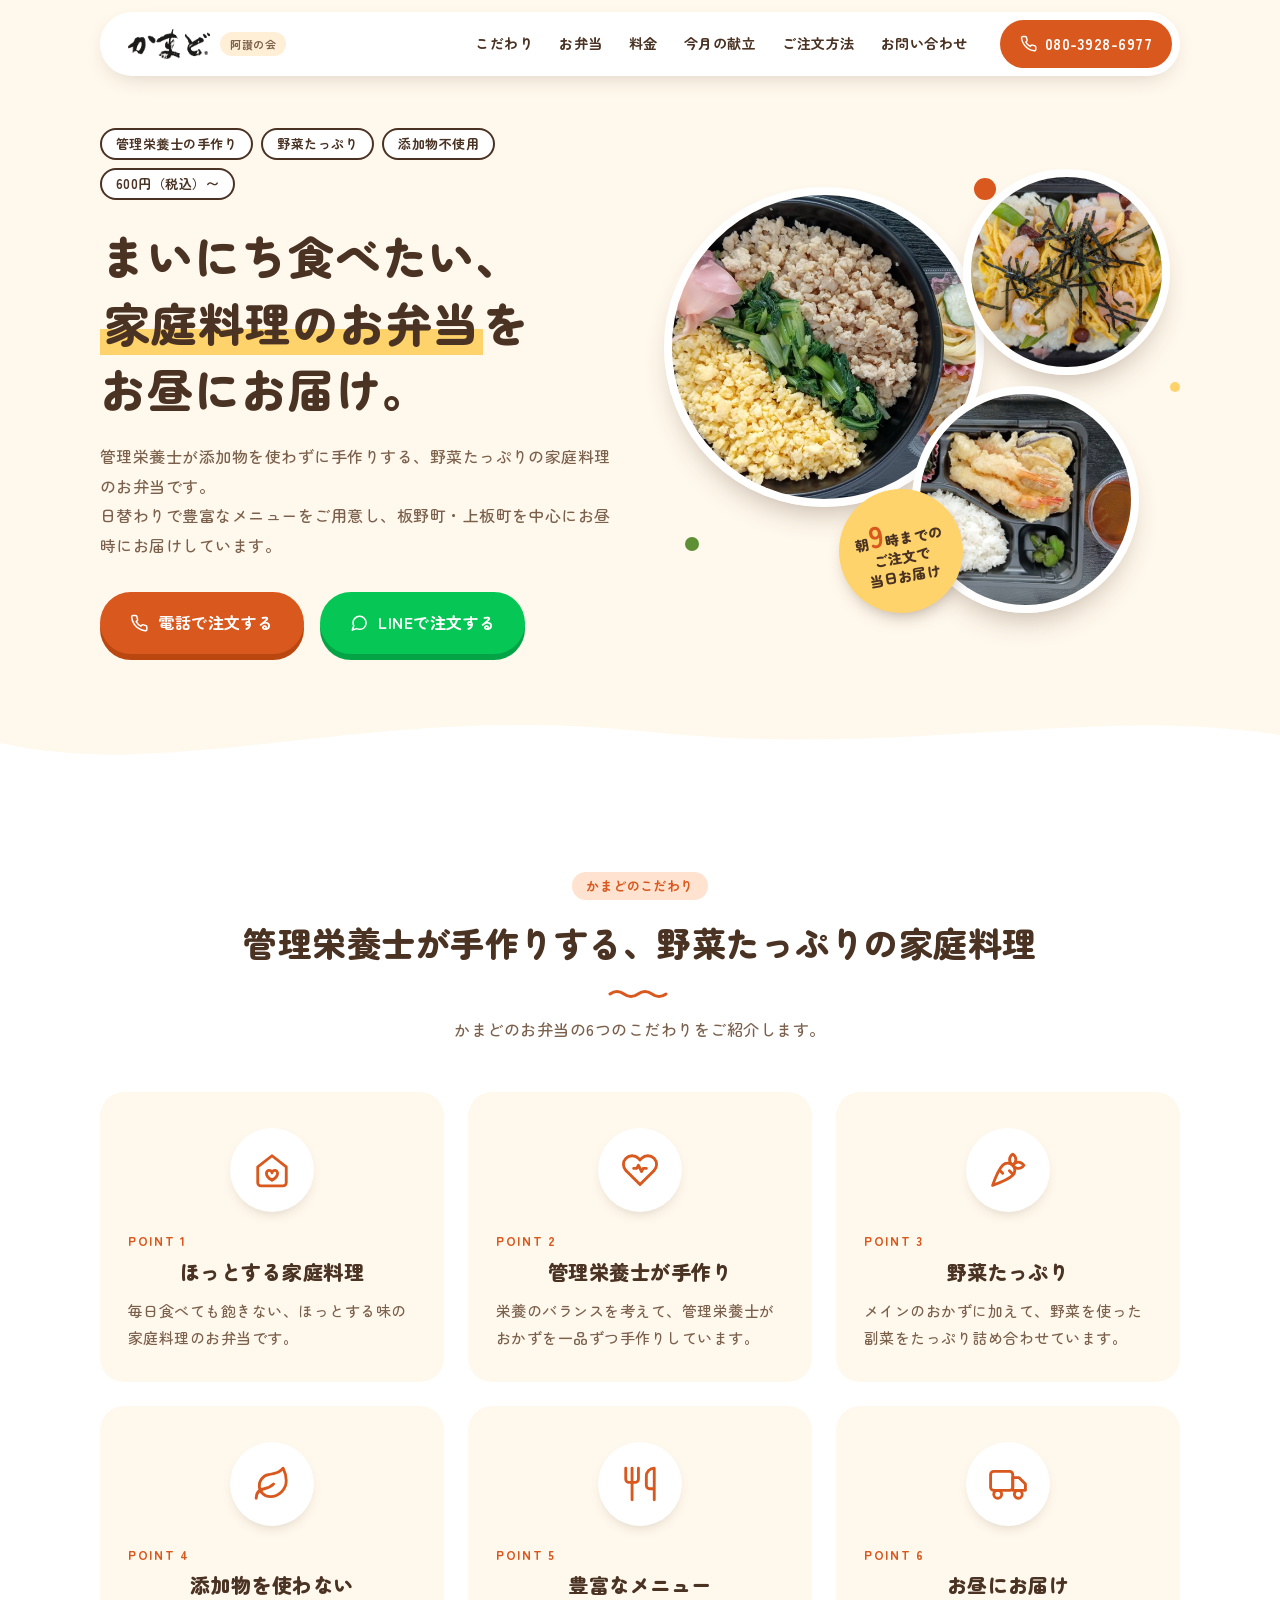
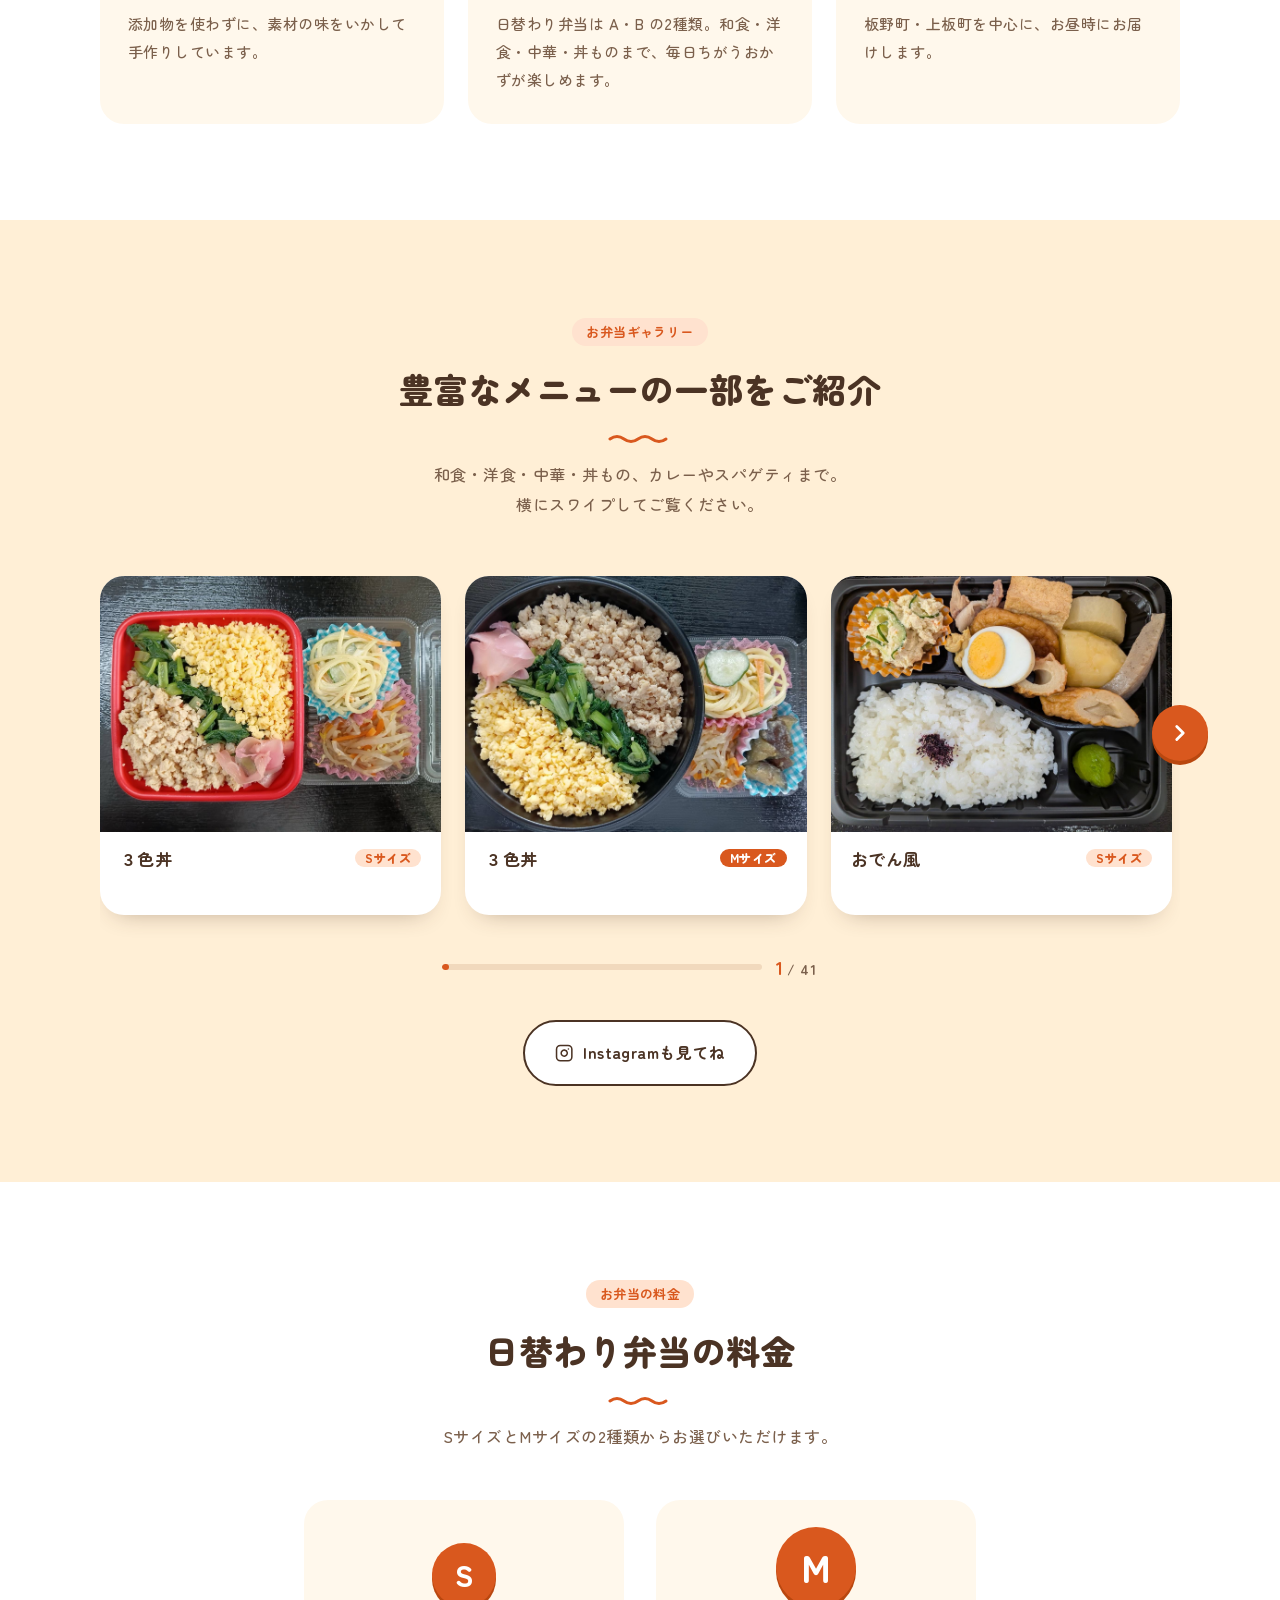
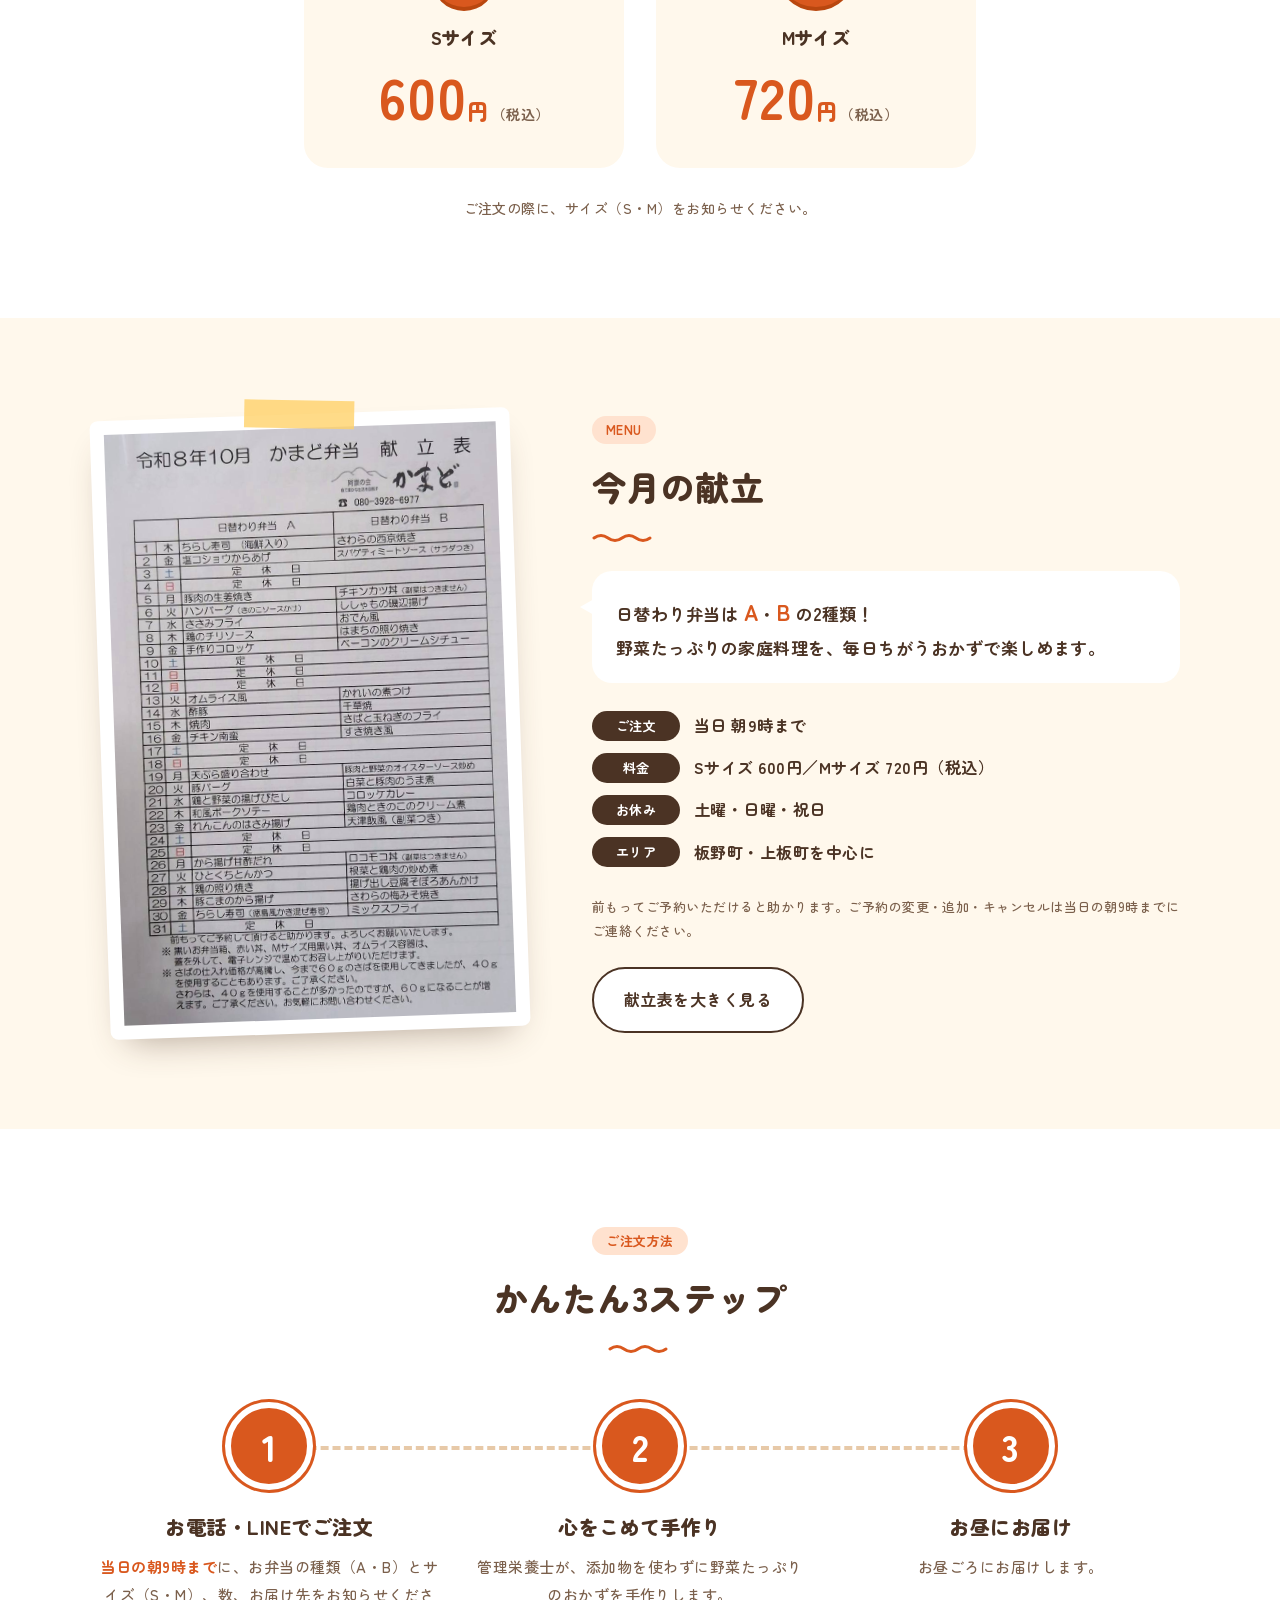
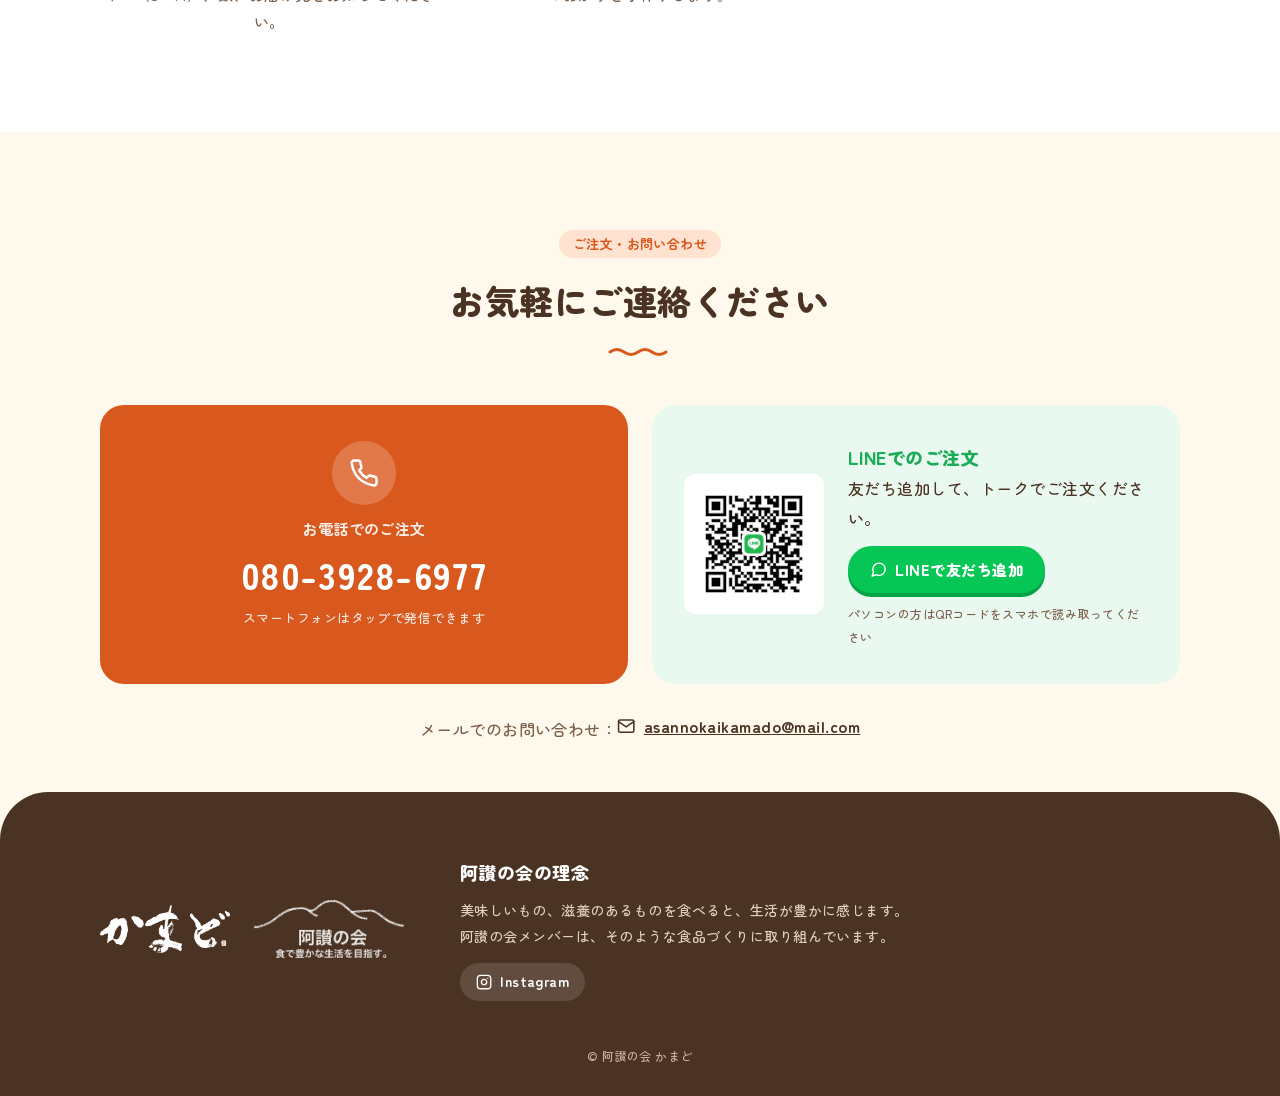
==== commit de9ec77f: "docs: add third-party icon license notices Add THIRD_PARTY_NOTICES.md with the Feather Icons (MIT) a" ====
--- a/index.html
+++ b/index.html
@@ -87,6 +87,7 @@
 <script src="js/main.js" defer></script>
 </head>
 <body id="top">
+<!-- アイコン：Feather Icons（MIT License, Copyright (c) 2013-2023 Cole Bemis）とLucide（ISC License, Copyright (c) 2026 Lucide Icons and Contributors）を一部改変して使用。ライセンス全文は THIRD_PARTY_NOTICES.md -->
 <svg width="0" height="0" style="position:absolute" aria-hidden="true">
   <symbol id="i-phone" viewBox="0 0 24 24" fill="none" stroke="currentColor" stroke-width="2" stroke-linecap="round" stroke-linejoin="round"><path d="M22 16.92v3a2 2 0 0 1-2.18 2 19.79 19.79 0 0 1-8.63-3.07 19.5 19.5 0 0 1-6-6 19.79 19.79 0 0 1-3.07-8.67A2 2 0 0 1 4.11 2h3a2 2 0 0 1 2 1.72c.13.96.36 1.9.7 2.81a2 2 0 0 1-.45 2.11L8.09 9.91a16 16 0 0 0 6 6l1.27-1.27a2 2 0 0 1 2.11-.45c.91.34 1.85.57 2.81.7A2 2 0 0 1 22 16.92z"/></symbol>
   <symbol id="i-chat" viewBox="0 0 24 24" fill="none" stroke="currentColor" stroke-width="2" stroke-linecap="round" stroke-linejoin="round"><path d="M21 11.5a8.38 8.38 0 0 1-.9 3.8 8.5 8.5 0 0 1-7.6 4.7 8.38 8.38 0 0 1-3.8-.9L3 21l1.9-5.7a8.38 8.38 0 0 1-.9-3.8 8.5 8.5 0 0 1 4.7-7.6 8.38 8.38 0 0 1 3.8-.9h.5a8.48 8.48 0 0 1 8 8v.5z"/></symbol>
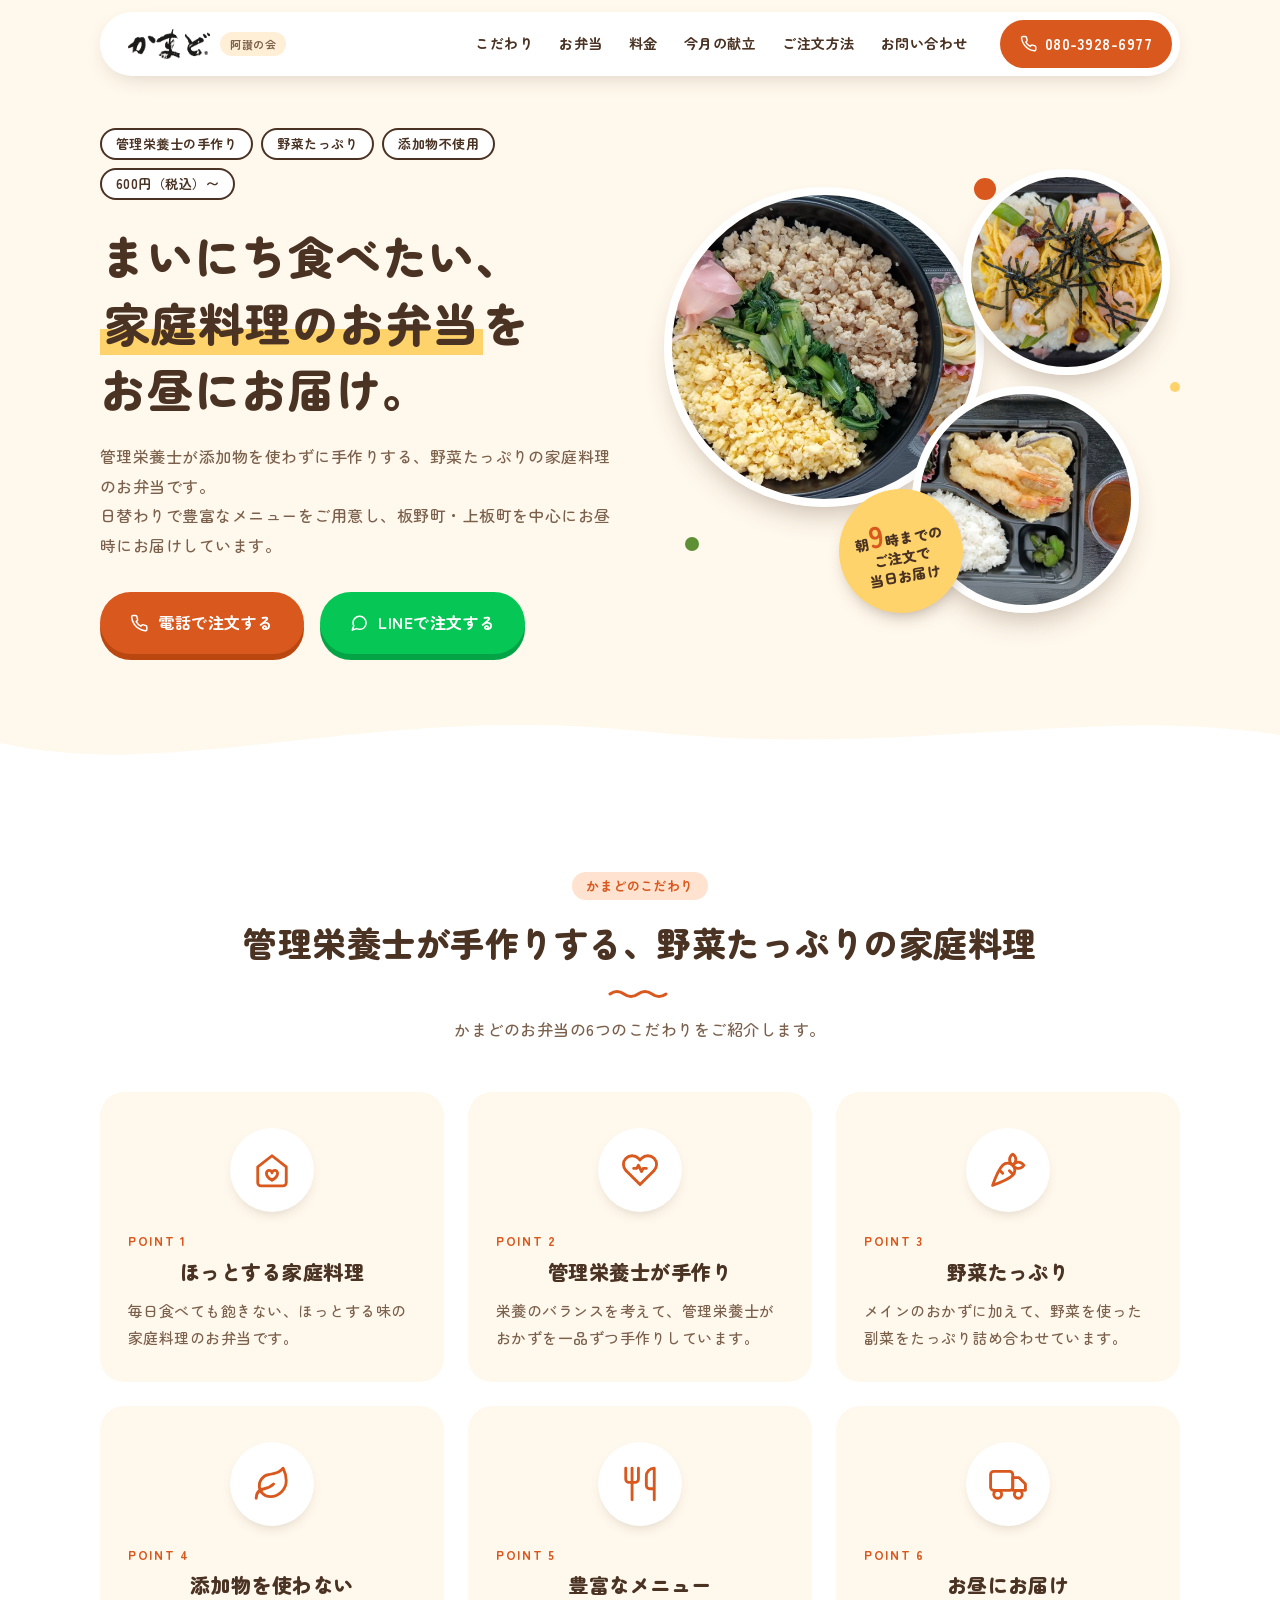
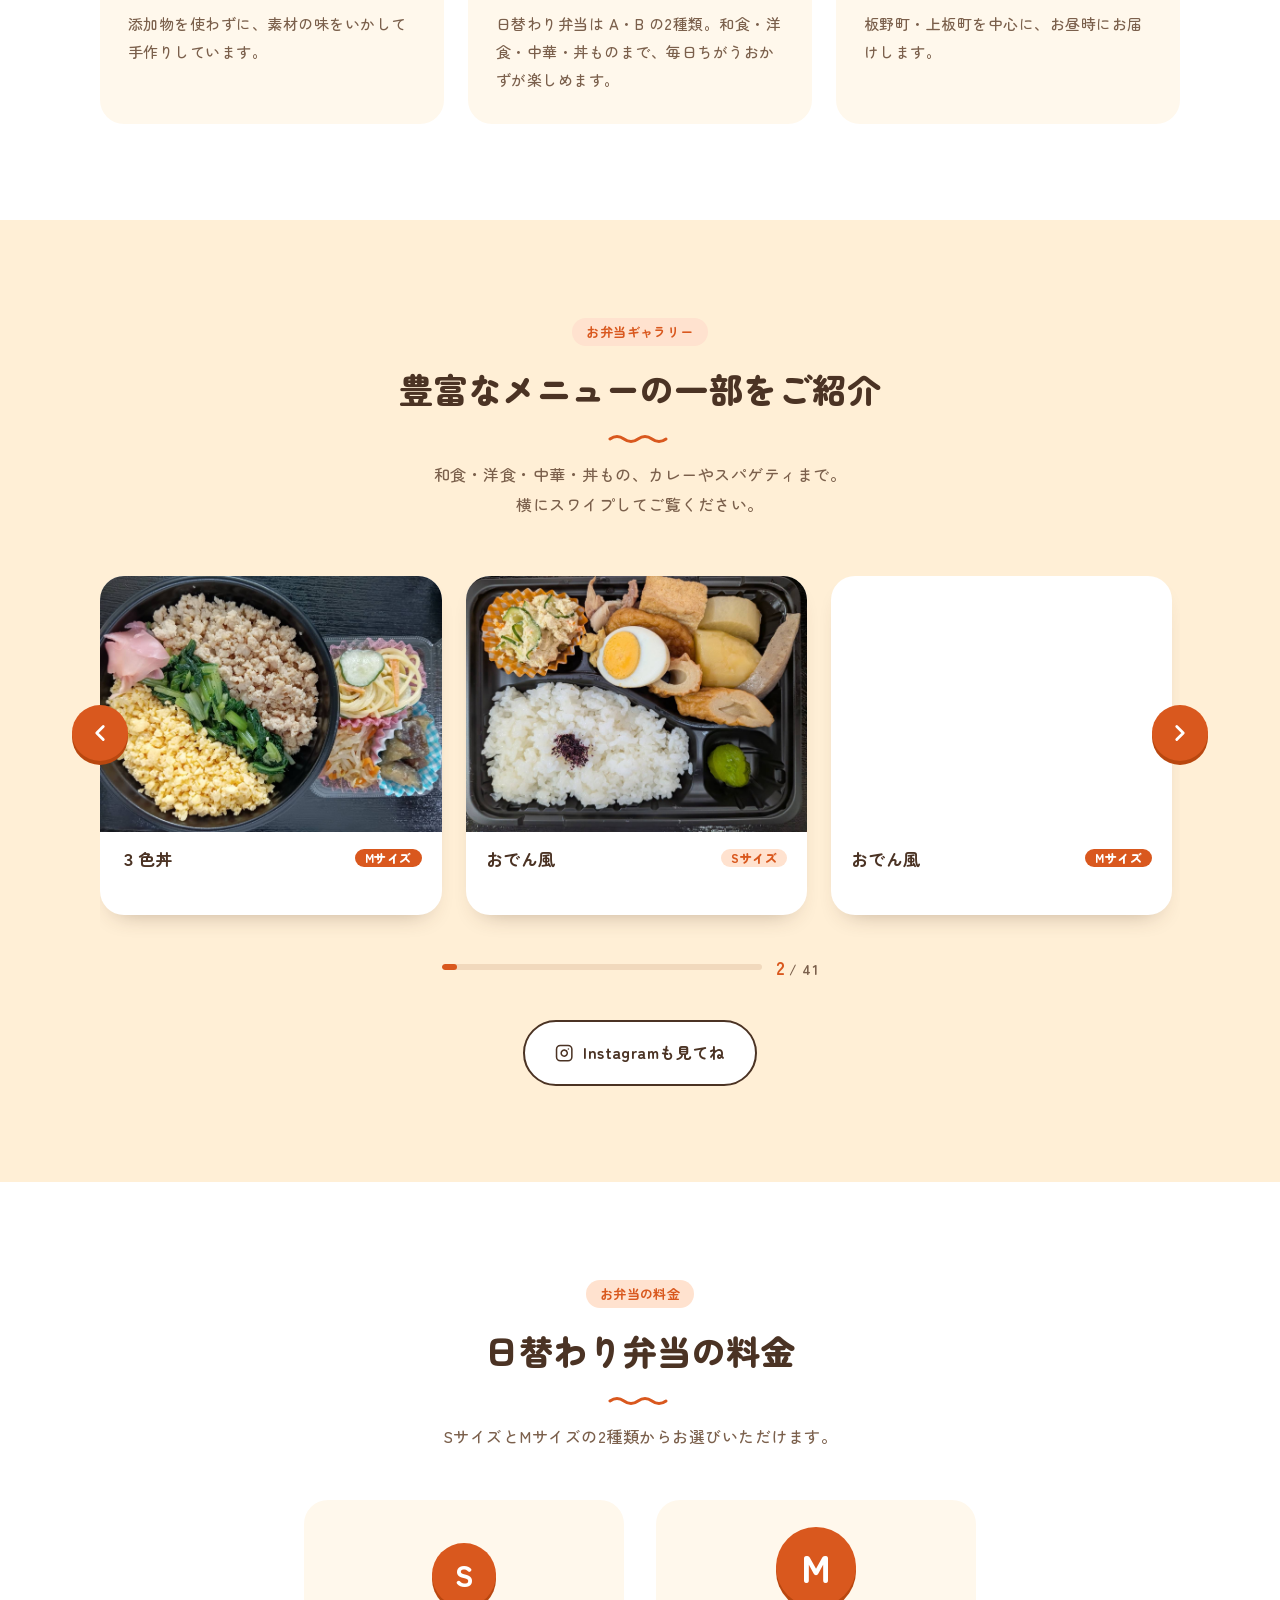
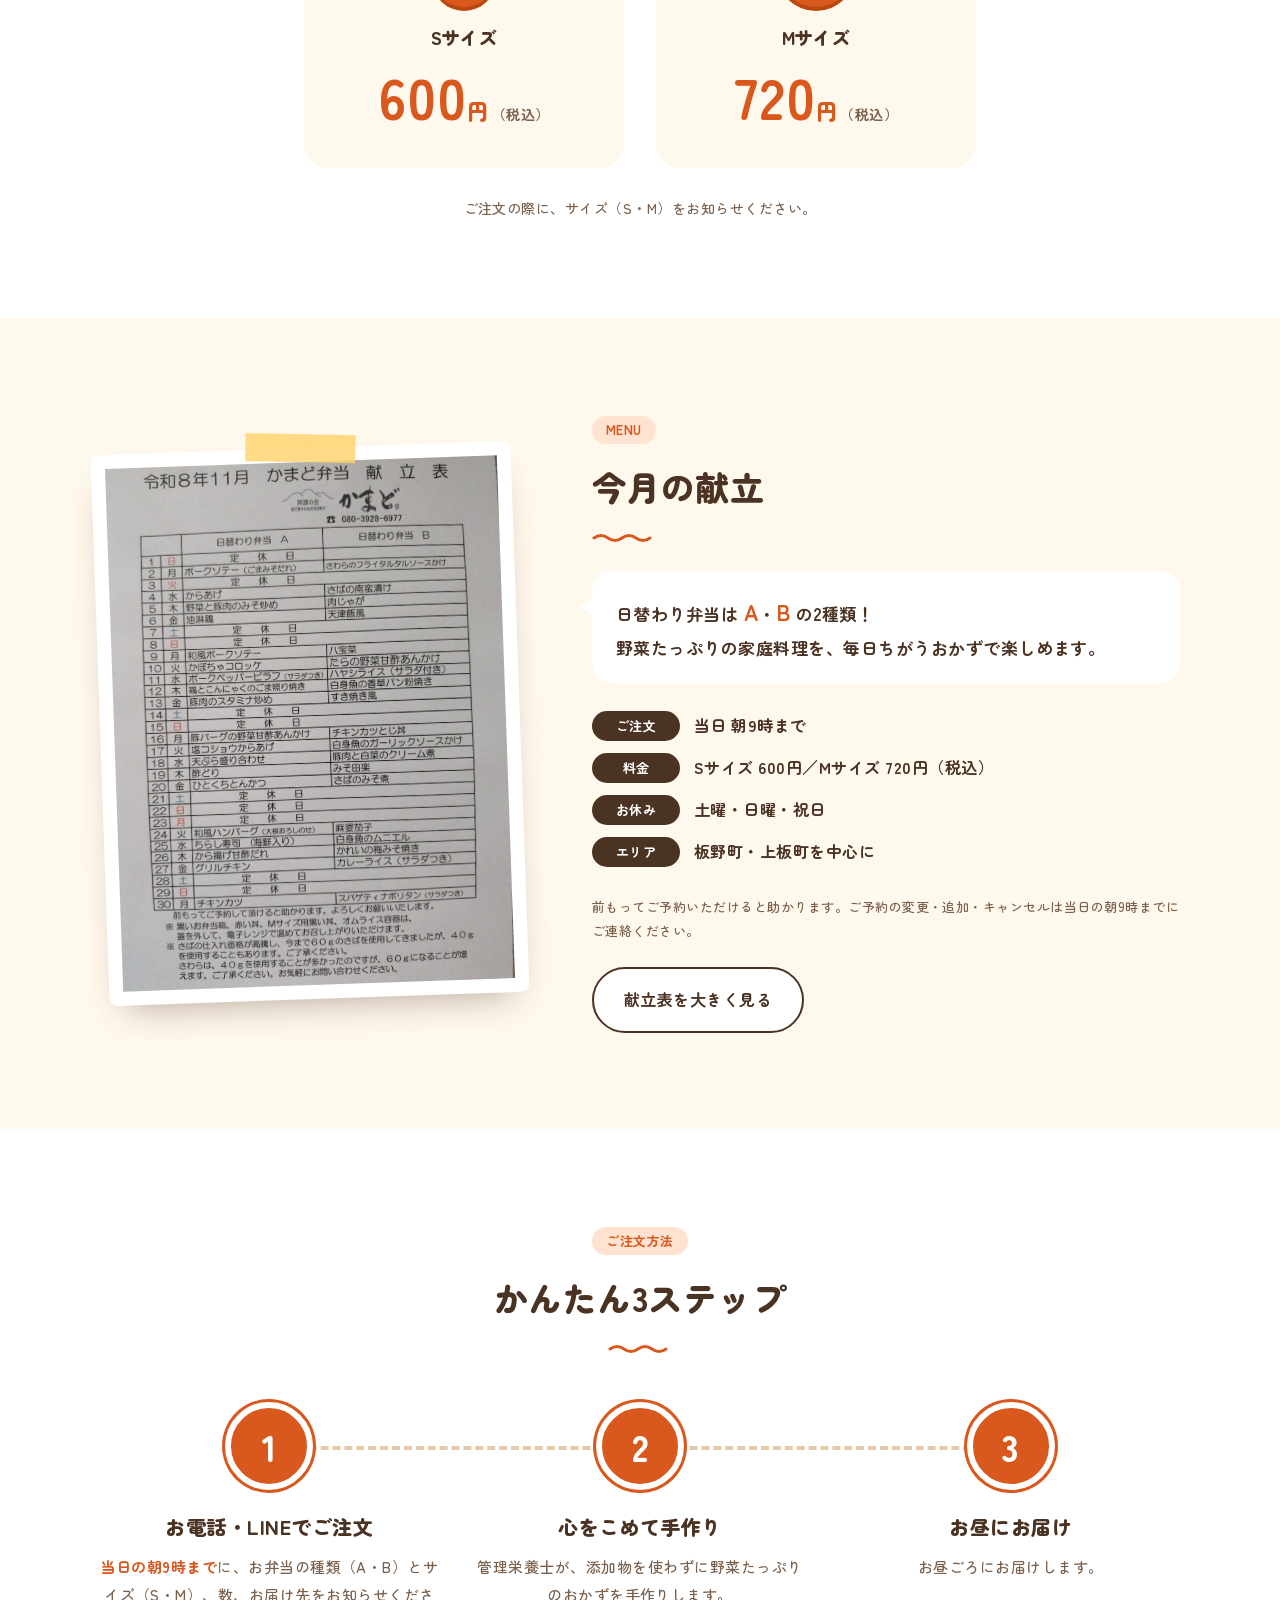
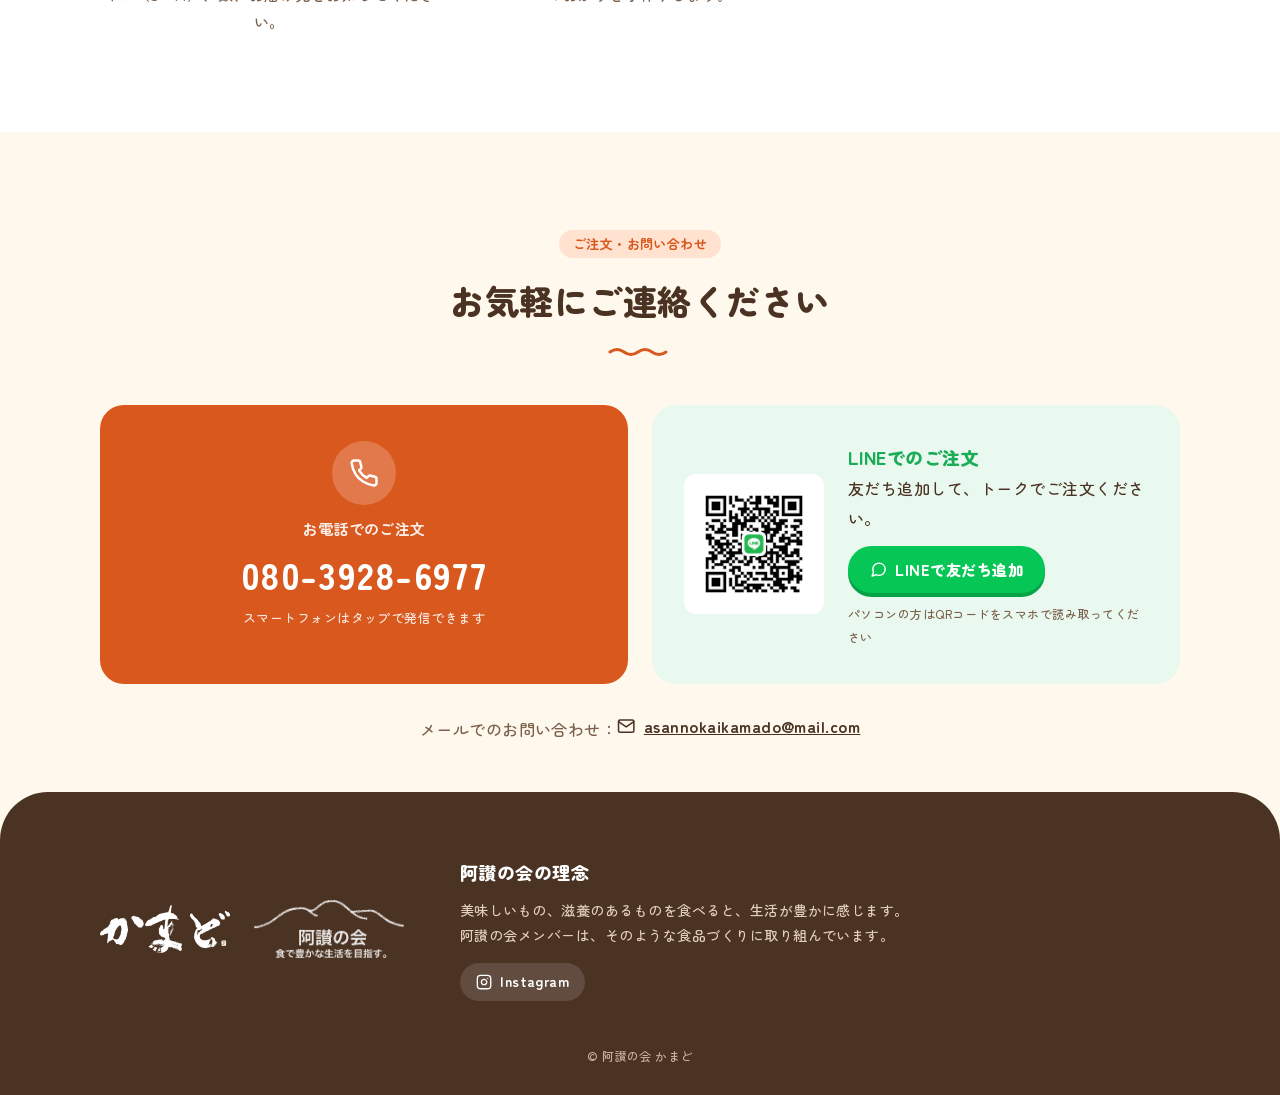
==== commit 342e4f1b: "chore(menu): update monthly menu to november 2026 Replace img/今月の献立.JPG with the November 2026 menu " ====
--- a/index.html
+++ b/index.html
@@ -404,7 +404,7 @@
       <div class="menu-paper">
         <span class="tape" aria-hidden="true"></span>
         <!-- 献立表は img/今月の献立.JPG を差し替えるだけで更新されます（ファイル名はそのまま） -->
-        <a href="img/今月の献立.JPG" target="_blank" rel="noopener" data-kondate><img src="img/今月の献立.JPG" alt="今月の献立表。日替わり弁当A・Bの毎日のおかず" width="849" height="1280" loading="lazy" decoding="async" data-kondate></a>
+        <a href="img/今月の献立.JPG" target="_blank" rel="noopener" data-kondate><img src="img/今月の献立.JPG" alt="今月の献立表。日替わり弁当A・Bの毎日のおかず" width="960" height="1280" loading="lazy" decoding="async" data-kondate></a>
       </div>
       <div class="menu-text">
         <div class="sec-head left"><span class="sub">MENU</span><h2>今月の献立</h2></div>
